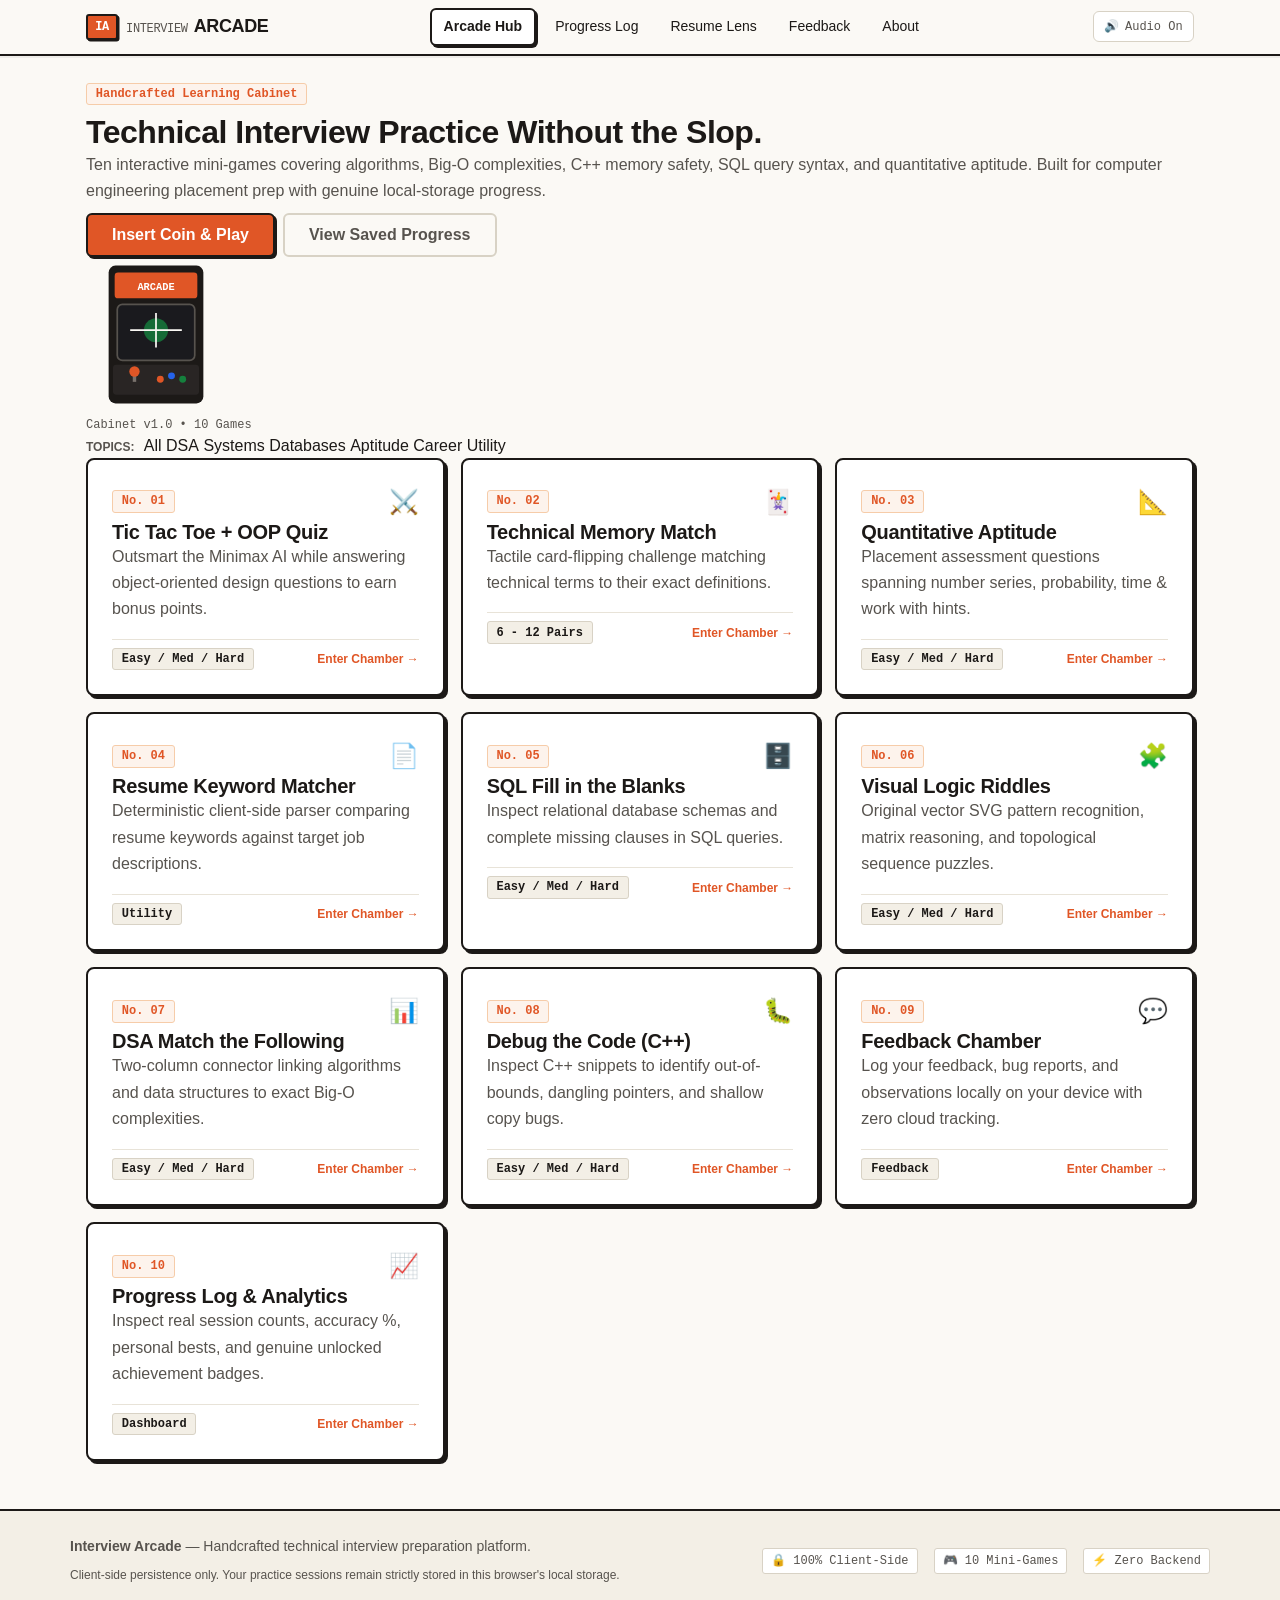
==== index.html @ 3e305c0e "feat: complete Interview Arcade platform with 10 mini-games, authentic difficulty, warm indie arcade" ====
<!DOCTYPE html>
<html lang="en">
<head>
  <meta charset="UTF-8">
  <meta name="viewport" content="width=device-width, initial-scale=1.0">
  <title>Interview Arcade — Handcrafted CS Interview Preparation</title>
  <meta name="description" content="A gamified technical interview preparation platform featuring 10 interactive mini-games covering DSA, SQL, OOP, aptitude, resume readiness, and debugging.">
  
  <!-- Design System Stylesheets -->
  <link rel="stylesheet" href="css/tokens.css">
  <link rel="stylesheet" href="css/base.css">
  <link rel="stylesheet" href="css/layout.css">
  <link rel="stylesheet" href="css/components.css">
  
  <!-- Mini-Game Stylesheets -->
  <link rel="stylesheet" href="css/games/tictactoe.css">
  <link rel="stylesheet" href="css/games/memory.css">
  <link rel="stylesheet" href="css/games/aptitude.css">
  <link rel="stylesheet" href="css/games/resume.css">
  <link rel="stylesheet" href="css/games/sql.css">
  <link rel="stylesheet" href="css/games/riddles.css">
  <link rel="stylesheet" href="css/games/dsa.css">
  <link rel="stylesheet" href="css/games/debugger.css">
  <link rel="stylesheet" href="css/views/dashboard.css">
  <link rel="stylesheet" href="css/views/feedback.css">
</head>
<body>
  <!-- Accessibility Skip Link -->
  <a href="#main-content" class="skip-link">Skip to main arcade area</a>

  <!-- Application Header -->
  <header id="app-header">
    <div class="header-inner">
      <a href="#/" class="brand" aria-label="Interview Arcade Home">
        <span class="brand-badge">IA</span>
        <div class="brand-title">
          <span>INTERVIEW</span>ARCADE
        </div>
      </a>

      <!-- Primary Navigation -->
      <nav class="main-nav" aria-label="Arcade Sections">
        <a href="#/" class="nav-link">Arcade Hub</a>
        <a href="#/dashboard" class="nav-link">Progress Log</a>
        <a href="#/resume" class="nav-link">Resume Lens</a>
        <a href="#/feedback" class="nav-link">Feedback</a>
        <a href="#/about" class="nav-link">About</a>
      </nav>

      <!-- Utility Controls -->
      <div class="header-actions">
        <button id="sound-toggle-btn" class="audio-toggle" type="button" aria-label="Toggle Sound Effects" title="Toggle tactile arcade bleeps">
          <span id="sound-icon" aria-hidden="true">🔊</span>
          <span id="sound-label">Audio On</span>
        </button>
      </div>
    </div>
  </header>

  <!-- Dynamic Viewport Area -->
  <main id="main-content" tabindex="-1">
    <div id="app-view"></div>
  </main>

  <!-- Application Footer -->
  <footer id="app-footer">
    <div class="footer-inner">
      <div>
        <p><strong>Interview Arcade</strong> — Handcrafted technical interview preparation platform.</p>
        <p style="font-size: var(--font-size-xs); margin-top: 0.25rem;">
          Client-side persistence only. Your practice sessions remain strictly stored in this browser's local storage.
        </p>
      </div>
      <div class="footer-meta">
        <span class="footer-badge">🔒 100% Client-Side</span>
        <span class="footer-badge">🎮 10 Mini-Games</span>
        <span class="footer-badge">⚡ Zero Backend</span>
      </div>
    </div>
  </footer>

  <!-- Live Announcer / Toast for Accessible Notifications -->
  <div id="app-toast" role="status" aria-live="polite"></div>

  <!-- Main ES Module Entry Point -->
  <script type="module" src="js/app.js"></script>
</body>
</html>
---- css/tokens.css ----
/* ==========================================================================
   Interview Arcade — Design Tokens
   Handcrafted Indie Arcade Aesthetic
   ========================================================================== */

:root {
  /* Surface & Background (Warm Ink & Paper Palette) */
  --color-bg: #FBF9F5;              /* Warm off-white page background */
  --color-bg-subtle: #F3EFE6;       /* Warm neutral panel */
  --color-surface: #FFFFFF;         /* Crisp card surface */
  --color-surface-hover: #FFFDF9;   /* Hovered card */
  --color-surface-active: #F4EFE6;  /* Pressed card state */
  --color-surface-inset: #ECE6D8;   /* Inset container / well */
  --color-surface-code: #1A1A1E;    /* Deep charcoal code box */

  /* Text & Ink */
  --color-ink: #1C1917;             /* Dark near-black charcoal */
  --color-ink-muted: #57534E;       /* Secondary descriptive text */
  --color-ink-faint: #78716C;       /* Tertiary text / captions / hints */
  --color-ink-code: #F3F4F6;        /* Monospace code text */
  --color-ink-inverse: #FFFFFF;     /* White text on dark/accent surfaces */

  /* Borders & Dividers */
  --color-border: #D8D2C5;          /* Subtle structural border */
  --color-border-subtle: #E8E3D8;   /* Light line divider */
  --color-border-bold: #1C1917;     /* High-contrast ink border */

  /* Primary Brand Accent (Arcade Amber / Warm Vermilion) */
  --color-accent: #E05626;          /* Distinctive warm arcade accent */
  --color-accent-hover: #C8461A;    /* Darkened hover accent */
  --color-accent-active: #A93610;   /* Pressed accent */
  --color-accent-surface: #FDF3EC;  /* Light tint surface */
  --color-accent-border: #F6CCA9;   /* Tint border */
  --color-accent-ink: #FFFFFF;      /* Text on accent */

  /* Semantic Feedback States */
  --color-success: #15803D;         /* Success green */
  --color-success-bg: #F0FDF4;      /* Success surface */
  --color-success-border: #86EFAC;  /* Success border */
  --color-error: #B91C1C;           /* Crimson error */
  --color-error-bg: #FEF2F2;        /* Error surface */
  --color-error-border: #FCA5A5;    /* Error border */
  --color-warning: #B45309;         /* Amber warning */
  --color-warning-bg: #FFFBEB;      /* Warning surface */
  --color-warning-border: #FCD34D;  /* Warning border */
  --color-info: #3730A3;            /* Deep indigo info */
  --color-info-bg: #EEF2FF;         /* Info surface */
  --color-info-border: #A5B4FC;     /* Info border */

  /* Difficulty Indicators */
  --diff-easy-bg: #ECFDF5;
  --diff-easy-border: #10B981;
  --diff-easy-text: #065F46;
  --diff-medium-bg: #FFFBEB;
  --diff-medium-border: #F59E0B;
  --diff-medium-text: #92400E;
  --diff-hard-bg: #FEF2F2;
  --diff-hard-border: #EF4444;
  --diff-hard-text: #991B1B;

  /* Typography Scales */
  --font-sans: -apple-system, BlinkMacSystemFont, "Segoe UI", Roboto, "Helvetica Neue", Arial, sans-serif;
  --font-mono: "Cascadia Code", "Fira Code", "JetBrains Mono", Consolas, Menlo, Monaco, monospace;
  
  --font-size-xs: 0.75rem;     /* 12px */
  --font-size-sm: 0.875rem;    /* 14px */
  --font-size-base: 1rem;      /* 16px */
  --font-size-md: 1.125rem;    /* 18px */
  --font-size-lg: 1.25rem;     /* 20px */
  --font-size-xl: 1.5rem;      /* 24px */
  --font-size-2xl: 2rem;       /* 32px */
  --font-size-3xl: 2.5rem;     /* 40px */

  --font-weight-regular: 400;
  --font-weight-medium: 500;
  --font-weight-semibold: 600;
  --font-weight-bold: 700;
  --font-weight-extrabold: 800;

  --line-height-tight: 1.2;
  --line-height-snug: 1.35;
  --line-height-normal: 1.5;
  --line-height-relaxed: 1.65;

  /* Spacing Scale */
  --space-3xs: 0.25rem;   /* 4px */
  --space-2xs: 0.375rem;  /* 6px */
  --space-xs: 0.5rem;     /* 8px */
  --space-sm: 0.75rem;    /* 12px */
  --space-md: 1rem;       /* 16px */
  --space-lg: 1.5rem;     /* 24px */
  --space-xl: 2rem;       /* 32px */
  --space-2xl: 3rem;      /* 48px */
  --space-3xl: 4rem;      /* 64px */

  /* Border Radii */
  --radius-xs: 3px;
  --radius-sm: 6px;
  --radius-md: 8px;
  --radius-lg: 12px;
  --radius-full: 9999px;

  /* Tactile Physical Borders & Shadows (Arcade Cabinet & Card Feel) */
  --border-width-sm: 1px;
  --border-width-md: 2px;
  --border-width-lg: 3px;

  --shadow-tactile-sm: 2px 2px 0px var(--color-ink);
  --shadow-tactile-md: 3px 3px 0px var(--color-ink);
  --shadow-tactile-lg: 5px 5px 0px var(--color-ink);
  --shadow-tactile-accent: 3px 3px 0px var(--color-accent);
  --shadow-inset: inset 2px 2px 4px rgba(28, 25, 23, 0.08);

  /* Focus Rings */
  --focus-ring: 0 0 0 3px rgba(224, 86, 38, 0.45);
  --focus-ring-offset: 2px;

  /* Layout Widths */
  --max-width-content: 1140px;
  --max-width-text: 720px;
  --max-width-game: 960px;

  /* Motion & Transitions */
  --transition-fast: 120ms cubic-bezier(0.4, 0, 0.2, 1);
  --transition-normal: 200ms cubic-bezier(0.4, 0, 0.2, 1);

  /* Z-Index Hierarchy */
  --z-base: 1;
  --z-dropdown: 50;
  --z-nav: 100;
  --z-modal-backdrop: 500;
  --z-modal: 600;
  --z-toast: 1000;
}
---- css/base.css ----
/* ==========================================================================
   Interview Arcade — Base Styles & Reset
   ========================================================================== */

*, *::before, *::after {
  box-sizing: border-box;
  margin: 0;
  padding: 0;
}

html {
  font-size: 16px;
  -webkit-text-size-adjust: 100%;
  scroll-behavior: smooth;
  background-color: var(--color-bg);
  color: var(--color-ink);
}

body {
  min-height: 100vh;
  font-family: var(--font-sans);
  font-size: var(--font-size-base);
  line-height: var(--line-height-normal);
  color: var(--color-ink);
  background-color: var(--color-bg);
  -webkit-font-smoothing: antialiased;
  -moz-osx-font-smoothing: grayscale;
  display: flex;
  flex-direction: column;
}

/* Accessibility Skip Link */
.skip-link {
  position: absolute;
  top: -100px;
  left: var(--space-md);
  background: var(--color-ink);
  color: var(--color-bg);
  padding: var(--space-xs) var(--space-md);
  z-index: 10000;
  font-weight: var(--font-weight-semibold);
  border-radius: var(--radius-xs);
  text-decoration: none;
  transition: top var(--transition-fast);
}

.skip-link:focus {
  top: var(--space-md);
  box-shadow: var(--focus-ring);
}

/* Screen Reader Only Utility */
.sr-only {
  position: absolute;
  width: 1px;
  height: 1px;
  padding: 0;
  margin: -1px;
  overflow: hidden;
  clip: rect(0, 0, 0, 0);
  white-space: nowrap;
  border-width: 0;
}

/* Focus Management */
:focus-visible {
  outline: none;
  box-shadow: var(--focus-ring);
}

/* Typography Elements */
h1, h2, h3, h4, h5, h6 {
  color: var(--color-ink);
  line-height: var(--line-height-tight);
  font-weight: var(--font-weight-bold);
  letter-spacing: -0.015em;
}

h1 { font-size: var(--font-size-2xl); }
h2 { font-size: var(--font-size-xl); }
h3 { font-size: var(--font-size-lg); }
h4 { font-size: var(--font-size-md); font-weight: var(--font-weight-semibold); }

p {
  color: var(--color-ink-muted);
  line-height: var(--line-height-relaxed);
  margin-bottom: var(--space-xs);
}

p:last-child {
  margin-bottom: 0;
}

a {
  color: var(--color-accent);
  text-decoration: underline;
  text-underline-offset: 3px;
  transition: color var(--transition-fast);
}

a:hover {
  color: var(--color-accent-hover);
}

code, pre, kbd, samp {
  font-family: var(--font-mono);
  font-size: 0.9em;
}

code {
  background-color: var(--color-bg-subtle);
  color: var(--color-ink);
  padding: 0.15em 0.4em;
  border-radius: var(--radius-xs);
  border: var(--border-width-sm) solid var(--color-border);
}

pre {
  background-color: var(--color-surface-code);
  color: var(--color-ink-code);
  padding: var(--space-md);
  border-radius: var(--radius-sm);
  border: var(--border-width-md) solid var(--color-ink);
  overflow-x: auto;
  line-height: var(--line-height-normal);
}

pre code {
  background: transparent;
  color: inherit;
  padding: 0;
  border: none;
  font-size: 0.9em;
}

hr {
  border: none;
  border-top: var(--border-width-sm) solid var(--color-border-subtle);
  margin: var(--space-lg) 0;
}

img, svg {
  display: block;
  max-width: 100%;
  height: auto;
}

/* Form element resets */
button, input, select, textarea {
  font: inherit;
  color: inherit;
}

button {
  cursor: pointer;
  background: none;
  border: none;
}

/* Reduced Motion preferences */
@media (prefers-reduced-motion: reduce) {
  *, *::before, *::after {
    animation-duration: 0.01ms !important;
    animation-iteration-count: 1 !important;
    transition-duration: 0.01ms !important;
    scroll-behavior: auto !important;
  }
}
---- css/layout.css ----
/* ==========================================================================
   Interview Arcade — Layout Styles
   ========================================================================== */

/* App Shell Structure */
#app-header {
  position: sticky;
  top: 0;
  z-index: var(--z-nav);
  background-color: var(--color-bg);
  border-bottom: var(--border-width-md) solid var(--color-ink);
  box-shadow: 0 2px 0px rgba(28, 25, 23, 0.05);
}

.header-inner {
  max-width: var(--max-width-content);
  margin: 0 auto;
  padding: var(--space-xs) var(--space-md);
  display: flex;
  align-items: center;
  justify-content: space-between;
  gap: var(--space-md);
}

/* Brand Logo */
.brand {
  display: flex;
  align-items: center;
  gap: var(--space-xs);
  text-decoration: none;
  color: var(--color-ink);
  font-weight: var(--font-weight-bold);
  font-size: var(--font-size-md);
  letter-spacing: -0.02em;
}

.brand:hover {
  text-decoration: none;
  color: var(--color-ink);
}

.brand-badge {
  display: inline-flex;
  align-items: center;
  justify-content: center;
  background-color: var(--color-accent);
  color: #FFFFFF;
  font-family: var(--font-mono);
  font-size: var(--font-size-xs);
  font-weight: var(--font-weight-bold);
  padding: 0.15rem 0.45rem;
  border-radius: var(--radius-xs);
  border: var(--border-width-md) solid var(--color-ink);
  box-shadow: 1.5px 1.5px 0px var(--color-ink);
}

.brand-title {
  display: flex;
  align-items: baseline;
  gap: var(--space-2xs);
}

.brand-title span {
  font-family: var(--font-mono);
  font-size: var(--font-size-xs);
  color: var(--color-ink-muted);
  font-weight: var(--font-weight-regular);
}

/* Main Navigation */
.main-nav {
  display: flex;
  align-items: center;
  gap: var(--space-2xs);
}

.nav-link {
  display: inline-flex;
  align-items: center;
  gap: var(--space-2xs);
  padding: 0.4rem 0.75rem;
  font-size: var(--font-size-sm);
  font-weight: var(--font-weight-medium);
  color: var(--color-ink);
  text-decoration: none;
  border-radius: var(--radius-sm);
  border: var(--border-width-sm) solid transparent;
  transition: all var(--transition-fast);
}

.nav-link:hover {
  background-color: var(--color-bg-subtle);
  border-color: var(--color-border);
  text-decoration: none;
}

.nav-link.active {
  background-color: var(--color-surface);
  border: var(--border-width-md) solid var(--color-ink);
  box-shadow: 2px 2px 0px var(--color-ink);
  font-weight: var(--font-weight-bold);
}

/* Header Utilities */
.header-actions {
  display: flex;
  align-items: center;
  gap: var(--space-xs);
}

/* Main Viewport Container */
#main-content {
  flex: 1;
  width: 100%;
}

.content-container {
  max-width: var(--max-width-content);
  margin: 0 auto;
  padding: var(--space-lg) var(--space-md) var(--space-2xl);
}

/* App Footer */
#app-footer {
  border-top: var(--border-width-md) solid var(--color-ink);
  background-color: var(--color-bg-subtle);
  padding: var(--space-lg) var(--space-md);
  margin-top: auto;
}

.footer-inner {
  max-width: var(--max-width-content);
  margin: 0 auto;
  display: flex;
  flex-direction: column;
  gap: var(--space-md);
  font-size: var(--font-size-sm);
  color: var(--color-ink-muted);
}

@media (min-width: 768px) {
  .footer-inner {
    flex-direction: row;
    justify-content: space-between;
    align-items: center;
  }
}

.footer-meta {
  display: flex;
  align-items: center;
  gap: var(--space-md);
  flex-wrap: wrap;
}

.footer-badge {
  display: inline-flex;
  align-items: center;
  gap: 0.35rem;
  font-family: var(--font-mono);
  font-size: var(--font-size-xs);
  padding: 0.2rem 0.5rem;
  background-color: var(--color-surface);
  border: var(--border-width-sm) solid var(--color-border);
  border-radius: var(--radius-xs);
}

/* Game Frame Layout */
.game-frame {
  max-width: var(--max-width-game);
  margin: 0 auto;
  display: flex;
  flex-direction: column;
  gap: var(--space-md);
}

.game-header-bar {
  display: flex;
  flex-wrap: wrap;
  align-items: center;
  justify-content: space-between;
  gap: var(--space-md);
  padding: var(--space-md);
  background-color: var(--color-surface);
  border: var(--border-width-md) solid var(--color-ink);
  box-shadow: var(--shadow-tactile-md);
  border-radius: var(--radius-md);
}

.game-title-group h2 {
  font-size: var(--font-size-lg);
  display: flex;
  align-items: center;
  gap: var(--space-xs);
}

.game-controls-bar {
  display: flex;
  align-items: center;
  gap: var(--space-xs);
  flex-wrap: wrap;
}

/* Responsive Grid Patterns */
.grid-cards {
  display: grid;
  grid-template-columns: 1fr;
  gap: var(--space-md);
}

@media (min-width: 640px) {
  .grid-cards {
    grid-template-columns: repeat(2, 1fr);
  }
}

@media (min-width: 1024px) {
  .grid-cards {
    grid-template-columns: repeat(3, 1fr);
  }
}
---- css/components.css ----
/* ==========================================================================
   Interview Arcade — Reusable Components
   Handcrafted tactile indie arcade aesthetic
   ========================================================================== */

/* 1. Tactile Buttons */
.btn {
  display: inline-flex;
  align-items: center;
  justify-content: center;
  gap: var(--space-xs);
  padding: 0.55rem 1.15rem;
  font-family: var(--font-sans);
  font-size: var(--font-size-sm);
  font-weight: var(--font-weight-semibold);
  line-height: 1;
  text-decoration: none;
  border-radius: var(--radius-sm);
  border: var(--border-width-md) solid var(--color-ink);
  background-color: var(--color-surface);
  color: var(--color-ink);
  box-shadow: var(--shadow-tactile-sm);
  transition: transform var(--transition-fast), box-shadow var(--transition-fast), background-color var(--transition-fast);
  user-select: none;
  cursor: pointer;
}

.btn:hover {
  text-decoration: none;
  color: var(--color-ink);
  background-color: var(--color-surface-hover);
  transform: translate(-1px, -1px);
  box-shadow: var(--shadow-tactile-md);
}

.btn:active {
  transform: translate(2px, 2px);
  box-shadow: 0px 0px 0px var(--color-ink);
  background-color: var(--color-surface-active);
}

.btn:disabled, .btn[aria-disabled="true"] {
  opacity: 0.55;
  cursor: not-allowed;
  transform: none !important;
  box-shadow: var(--shadow-tactile-sm) !important;
  pointer-events: none;
}

/* Primary Button (Arcade Vermilion) */
.btn-primary {
  background-color: var(--color-accent);
  color: #FFFFFF;
}

.btn-primary:hover {
  background-color: var(--color-accent-hover);
  color: #FFFFFF;
}

.btn-primary:active {
  background-color: var(--color-accent-active);
}

/* Subtle / Ghost Button */
.btn-subtle {
  background-color: transparent;
  border-color: var(--color-border);
  box-shadow: none;
  color: var(--color-ink-muted);
}

.btn-subtle:hover {
  background-color: var(--color-bg-subtle);
  border-color: var(--color-ink);
  color: var(--color-ink);
  box-shadow: var(--shadow-tactile-sm);
}

.btn-danger {
  background-color: var(--color-error);
  color: #FFFFFF;
}

.btn-danger:hover {
  background-color: #991B1B;
  color: #FFFFFF;
}

/* Button Sizing */
.btn-sm {
  padding: 0.35rem 0.65rem;
  font-size: var(--font-size-xs);
}

.btn-lg {
  padding: 0.75rem 1.5rem;
  font-size: var(--font-size-base);
}

/* 2. Distinctive Badges & Tags */
.badge {
  display: inline-flex;
  align-items: center;
  gap: 0.3rem;
  padding: 0.2rem 0.55rem;
  font-family: var(--font-mono);
  font-size: var(--font-size-xs);
  font-weight: var(--font-weight-semibold);
  border-radius: var(--radius-xs);
  border: var(--border-width-sm) solid var(--color-border);
  background-color: var(--color-bg-subtle);
  color: var(--color-ink);
  line-height: 1.2;
}

.badge-accent {
  background-color: var(--color-accent-surface);
  border-color: var(--color-accent-border);
  color: var(--color-accent);
}

/* Real Difficulty Chips */
.badge-easy {
  background-color: var(--diff-easy-bg);
  border-color: var(--diff-easy-border);
  color: var(--diff-easy-text);
}

.badge-medium {
  background-color: var(--diff-medium-bg);
  border-color: var(--diff-medium-border);
  color: var(--diff-medium-text);
}

.badge-hard {
  background-color: var(--diff-hard-bg);
  border-color: var(--diff-hard-border);
  color: var(--diff-hard-text);
}

/* 3. Difficulty Selector Component */
.difficulty-selector {
  display: inline-flex;
  align-items: center;
  background-color: var(--color-surface-inset);
  padding: 3px;
  border-radius: var(--radius-sm);
  border: var(--border-width-sm) solid var(--color-border);
  gap: 2px;
}

.diff-btn {
  padding: 0.25rem 0.65rem;
  font-family: var(--font-mono);
  font-size: var(--font-size-xs);
  font-weight: var(--font-weight-medium);
  border-radius: var(--radius-xs);
  border: 1px solid transparent;
  color: var(--color-ink-muted);
  cursor: pointer;
  transition: all var(--transition-fast);
}

.diff-btn:hover {
  color: var(--color-ink);
}

.diff-btn.active {
  background-color: var(--color-surface);
  color: var(--color-ink);
  font-weight: var(--font-weight-bold);
  border-color: var(--color-ink);
  box-shadow: 1px 1px 0px var(--color-ink);
}

/* 4. Tactile Card Surfaces */
.card {
  background-color: var(--color-surface);
  border: var(--border-width-md) solid var(--color-ink);
  border-radius: var(--radius-md);
  box-shadow: var(--shadow-tactile-md);
  padding: var(--space-lg);
  display: flex;
  flex-direction: column;
  position: relative;
}

.card-interactive {
  cursor: pointer;
  text-decoration: none;
  transition: transform var(--transition-fast), box-shadow var(--transition-fast);
}

.card-interactive:hover {
  text-decoration: none;
  transform: translate(-2px, -2px);
  box-shadow: var(--shadow-tactile-lg);
}

.card-interactive:active {
  transform: translate(2px, 2px);
  box-shadow: 1px 1px 0px var(--color-ink);
}

/* 5. Stat Tiles */
.stat-tile {
  background-color: var(--color-surface);
  border: var(--border-width-md) solid var(--color-ink);
  border-radius: var(--radius-sm);
  padding: var(--space-md);
  box-shadow: var(--shadow-tactile-sm);
  display: flex;
  flex-direction: column;
  gap: var(--space-3xs);
}

.stat-value {
  font-family: var(--font-mono);
  font-size: var(--font-size-xl);
  font-weight: var(--font-weight-bold);
  color: var(--color-ink);
  line-height: 1;
}

.stat-label {
  font-size: var(--font-size-xs);
  font-weight: var(--font-weight-medium);
  color: var(--color-ink-muted);
  text-transform: uppercase;
  letter-spacing: 0.05em;
}

/* 6. Honest Notification & Notice Boxes */
.notice-box {
  padding: var(--space-md);
  border-radius: var(--radius-sm);
  border: var(--border-width-md) solid var(--color-ink);
  background-color: var(--color-bg-subtle);
  display: flex;
  gap: var(--space-sm);
  align-items: flex-start;
  margin-bottom: var(--space-md);
}

.notice-box.notice-info {
  background-color: var(--color-info-bg);
  border-color: var(--color-info);
  color: var(--color-info);
}

.notice-box.notice-warning {
  background-color: var(--color-warning-bg);
  border-color: var(--color-warning);
  color: var(--color-warning);
}

.notice-box.notice-success {
  background-color: var(--color-success-bg);
  border-color: var(--color-success);
  color: var(--color-success);
}

/* 7. Modal System */
.modal-backdrop {
  position: fixed;
  inset: 0;
  background-color: rgba(28, 25, 23, 0.6);
  display: flex;
  align-items: center;
  justify-content: center;
  padding: var(--space-md);
  z-index: var(--z-modal-backdrop);
  opacity: 0;
  pointer-events: none;
  transition: opacity var(--transition-normal);
}

.modal-backdrop.active {
  opacity: 1;
  pointer-events: auto;
}

.modal-dialog {
  background-color: var(--color-surface);
  border: var(--border-width-lg) solid var(--color-ink);
  border-radius: var(--radius-lg);
  box-shadow: 8px 8px 0px var(--color-ink);
  width: 100%;
  max-width: 560px;
  max-height: 90vh;
  display: flex;
  flex-direction: column;
  overflow: hidden;
  transform: translateY(16px);
  transition: transform var(--transition-normal);
}

.modal-backdrop.active .modal-dialog {
  transform: translateY(0);
}

.modal-header {
  padding: var(--space-md) var(--space-lg);
  border-bottom: var(--border-width-md) solid var(--color-ink);
  display: flex;
  align-items: center;
  justify-content: space-between;
  background-color: var(--color-bg-subtle);
}

.modal-body {
  padding: var(--space-lg);
  overflow-y: auto;
}

.modal-footer {
  padding: var(--space-md) var(--space-lg);
  border-top: var(--border-width-sm) solid var(--color-border);
  display: flex;
  justify-content: flex-end;
  gap: var(--space-xs);
  background-color: var(--color-bg-subtle);
}

/* 8. Audio Toggle Button */
.audio-toggle {
  display: inline-flex;
  align-items: center;
  gap: 0.35rem;
  padding: 0.35rem 0.65rem;
  font-family: var(--font-mono);
  font-size: var(--font-size-xs);
  border-radius: var(--radius-sm);
  border: var(--border-width-sm) solid var(--color-border);
  background-color: var(--color-surface);
  color: var(--color-ink-muted);
  cursor: pointer;
}

.audio-toggle:hover {
  border-color: var(--color-ink);
  color: var(--color-ink);
}

.audio-toggle.muted {
  opacity: 0.7;
}

/* 9. Live Region Toast */
#app-toast {
  position: fixed;
  bottom: var(--space-lg);
  right: var(--space-lg);
  z-index: var(--z-toast);
  background-color: var(--color-ink);
  color: #FFFFFF;
  padding: var(--space-sm) var(--space-md);
  border-radius: var(--radius-sm);
  font-size: var(--font-size-sm);
  font-weight: var(--font-weight-medium);
  box-shadow: 0 4px 12px rgba(0, 0, 0, 0.2);
  display: flex;
  align-items: center;
  gap: var(--space-xs);
  transform: translateY(100px);
  opacity: 0;
  transition: transform var(--transition-normal), opacity var(--transition-normal);
  pointer-events: none;
}

#app-toast.visible {
  transform: translateY(0);
  opacity: 1;
}
---- css/games/tictactoe.css ----
/* ==========================================================================
   Interview Arcade — Game 1: Tic Tac Toe + OOP Quiz
   ========================================================================== */

.ttt-wrapper {
  display: flex;
  flex-direction: column;
  gap: var(--space-lg);
}

.ttt-grid-container {
  display: flex;
  flex-direction: column;
  align-items: center;
  gap: var(--space-md);
}

.ttt-board {
  display: grid;
  grid-template-columns: repeat(3, 90px);
  grid-template-rows: repeat(3, 90px);
  gap: 8px;
  background-color: var(--color-ink);
  padding: 8px;
  border-radius: var(--radius-md);
  border: var(--border-width-md) solid var(--color-ink);
  box-shadow: var(--shadow-tactile-lg);
}

@media (min-width: 480px) {
  .ttt-board {
    grid-template-columns: repeat(3, 110px);
    grid-template-rows: repeat(3, 110px);
    gap: 10px;
    padding: 10px;
  }
}

.ttt-cell {
  background-color: var(--color-surface);
  border-radius: var(--radius-sm);
  display: flex;
  align-items: center;
  justify-content: center;
  font-family: var(--font-mono);
  font-size: 2.5rem;
  font-weight: var(--font-weight-extrabold);
  color: var(--color-ink);
  cursor: pointer;
  border: none;
  transition: background-color var(--transition-fast), transform var(--transition-fast);
  user-select: none;
}

.ttt-cell:hover:not(:disabled) {
  background-color: var(--color-surface-hover);
  transform: scale(0.98);
}

.ttt-cell.cell-x {
  color: var(--color-accent);
}

.ttt-cell.cell-o {
  color: #2563EB;
}

.ttt-cell.cell-win {
  background-color: var(--color-success-bg);
  border: 2px solid var(--color-success);
}

.ttt-status-card {
  background-color: var(--color-surface);
  border: var(--border-width-md) solid var(--color-ink);
  border-radius: var(--radius-sm);
  padding: var(--space-sm) var(--space-md);
  display: flex;
  align-items: center;
  gap: var(--space-md);
  box-shadow: var(--shadow-tactile-sm);
}

/* Integrated OOP Quiz Drawer / Modal in Tic Tac Toe */
.ttt-quiz-card {
  background-color: var(--color-surface);
  border: var(--border-width-md) solid var(--color-ink);
  border-radius: var(--radius-md);
  box-shadow: var(--shadow-tactile-md);
  padding: var(--space-lg);
  margin-top: var(--space-md);
}

.quiz-option-btn {
  display: block;
  width: 100%;
  text-align: left;
  padding: var(--space-sm) var(--space-md);
  margin-bottom: var(--space-xs);
  border: var(--border-width-sm) solid var(--color-border);
  border-radius: var(--radius-sm);
  background-color: var(--color-bg-subtle);
  transition: all var(--transition-fast);
  cursor: pointer;
  font-size: var(--font-size-sm);
}

.quiz-option-btn:hover:not(:disabled) {
  border-color: var(--color-ink);
  background-color: var(--color-surface);
  transform: translateX(3px);
}

.quiz-option-btn.selected-correct {
  background-color: var(--color-success-bg);
  border-color: var(--color-success);
  color: var(--color-success);
  font-weight: var(--font-weight-bold);
}

.quiz-option-btn.selected-wrong {
  background-color: var(--color-error-bg);
  border-color: var(--color-error);
  color: var(--color-error);
}
---- css/games/memory.css ----
/* ==========================================================================
   Interview Arcade — Game 2: Technical Memory Match
   Tactile 3D card flipping with keyboard & touch accessibility
   ========================================================================== */

.memory-grid {
  display: grid;
  grid-template-columns: repeat(2, 1fr);
  gap: var(--space-sm);
  max-width: 800px;
  margin: var(--space-md) auto;
  perspective: 1000px;
}

@media (min-width: 480px) {
  .memory-grid.grid-easy {
    grid-template-columns: repeat(3, 1fr);
  }
  .memory-grid.grid-medium {
    grid-template-columns: repeat(4, 1fr);
  }
  .memory-grid.grid-hard {
    grid-template-columns: repeat(4, 1fr);
  }
}

@media (min-width: 768px) {
  .memory-grid.grid-hard {
    grid-template-columns: repeat(6, 1fr);
  }
}

.memory-card {
  position: relative;
  min-height: 110px;
  background: transparent;
  border: none;
  cursor: pointer;
  transform-style: preserve-3d;
  transition: transform 0.4s cubic-bezier(0.4, 0, 0.2, 1);
  padding: 0;
  user-select: none;
}

.memory-card.flipped, .memory-card.matched {
  transform: rotateY(180deg);
}

.card-face {
  position: absolute;
  inset: 0;
  backface-visibility: hidden;
  border-radius: var(--radius-sm);
  border: var(--border-width-md) solid var(--color-ink);
  display: flex;
  align-items: center;
  justify-content: center;
  padding: var(--space-xs);
  text-align: center;
}

/* Card Back (Unflipped State) */
.card-back {
  background-color: var(--color-bg-subtle);
  box-shadow: var(--shadow-tactile-sm);
  background-image: repeating-linear-gradient(45deg, transparent, transparent 10px, rgba(28, 25, 23, 0.03) 10px, rgba(28, 25, 23, 0.03) 20px);
}

.card-back::after {
  content: "IA";
  font-family: var(--font-mono);
  font-weight: var(--font-weight-bold);
  font-size: var(--font-size-lg);
  color: var(--color-border);
}

/* Card Front (Revealed Content) */
.card-front {
  background-color: var(--color-surface);
  box-shadow: var(--shadow-tactile-sm);
  transform: rotateY(180deg);
  display: flex;
  flex-direction: column;
  justify-content: center;
}

.card-type-tag {
  font-family: var(--font-mono);
  font-size: 0.65rem;
  color: var(--color-ink-faint);
  margin-bottom: 2px;
  text-transform: uppercase;
}

.card-text {
  font-size: var(--font-size-xs);
  font-weight: var(--font-weight-medium);
  line-height: var(--line-height-snug);
  color: var(--color-ink);
}

.memory-card.matched .card-front {
  background-color: var(--color-success-bg);
  border-color: var(--color-success);
}
---- css/games/aptitude.css ----
/* ==========================================================================
   Interview Arcade — Game 3: Aptitude Quiz
   ========================================================================== */

.aptitude-card {
  background-color: var(--color-surface);
  border: var(--border-width-md) solid var(--color-ink);
  border-radius: var(--radius-md);
  box-shadow: var(--shadow-tactile-md);
  padding: var(--space-xl);
  display: flex;
  flex-direction: column;
  gap: var(--space-md);
}

.apt-question-header {
  display: flex;
  justify-content: space-between;
  align-items: center;
  gap: var(--space-xs);
  flex-wrap: wrap;
}

.apt-question-text {
  font-size: var(--font-size-md);
  font-weight: var(--font-weight-semibold);
  line-height: var(--line-height-snug);
  color: var(--color-ink);
}

.apt-options-grid {
  display: grid;
  grid-template-columns: 1fr;
  gap: var(--space-xs);
}

@media (min-width: 600px) {
  .apt-options-grid {
    grid-template-columns: 1fr 1fr;
  }
}

.apt-option-btn {
  display: flex;
  align-items: center;
  gap: var(--space-xs);
  padding: var(--space-md);
  background-color: var(--color-bg-subtle);
  border: var(--border-width-md) solid var(--color-ink);
  border-radius: var(--radius-sm);
  font-size: var(--font-size-sm);
  font-weight: var(--font-weight-medium);
  cursor: pointer;
  box-shadow: 2px 2px 0px var(--color-ink);
  transition: transform var(--transition-fast), background-color var(--transition-fast);
  text-align: left;
}

.apt-option-btn:hover:not(:disabled) {
  background-color: var(--color-surface);
  transform: translate(-1px, -1px);
}

.apt-option-btn.correct {
  background-color: var(--color-success-bg);
  border-color: var(--color-success);
  color: var(--color-success);
}

.apt-option-btn.wrong {
  background-color: var(--color-error-bg);
  border-color: var(--color-error);
  color: var(--color-error);
}

.apt-hint-box {
  background-color: var(--color-warning-bg);
  border: var(--border-width-sm) solid var(--color-warning-border);
  padding: var(--space-sm) var(--space-md);
  border-radius: var(--radius-xs);
  font-size: var(--font-size-xs);
  color: var(--color-warning);
}
---- css/games/resume.css ----
/* ==========================================================================
   Interview Arcade — Game 4: Resume Keyword Matcher
   ========================================================================== */

.resume-inputs-grid {
  display: grid;
  grid-template-columns: 1fr;
  gap: var(--space-md);
}

@media (min-width: 768px) {
  .resume-inputs-grid {
    grid-template-columns: 1fr 1fr;
  }
}

.resume-textarea-group {
  display: flex;
  flex-direction: column;
  gap: var(--space-xs);
}

.resume-textarea {
  width: 100%;
  height: 240px;
  padding: var(--space-sm);
  font-family: var(--font-mono);
  font-size: var(--font-size-xs);
  line-height: var(--line-height-normal);
  color: var(--color-ink);
  background-color: var(--color-surface);
  border: var(--border-width-md) solid var(--color-ink);
  border-radius: var(--radius-sm);
  resize: vertical;
  box-shadow: var(--shadow-inset);
}

.resume-textarea:focus {
  outline: none;
  border-color: var(--color-accent);
  box-shadow: var(--focus-ring);
}

.match-pills-wrap {
  display: flex;
  flex-wrap: wrap;
  gap: var(--space-2xs);
  margin-top: var(--space-xs);
}

.skill-pill {
  display: inline-flex;
  align-items: center;
  gap: 4px;
  padding: 0.25rem 0.55rem;
  border-radius: var(--radius-xs);
  font-family: var(--font-mono);
  font-size: var(--font-size-xs);
  font-weight: var(--font-weight-medium);
  border: 1px solid var(--color-border);
}

.skill-pill.pill-matched {
  background-color: var(--color-success-bg);
  border-color: var(--color-success-border);
  color: var(--color-success);
}

.skill-pill.pill-missing {
  background-color: var(--color-error-bg);
  border-color: var(--color-error-border);
  color: var(--color-error);
}

.skill-pill.pill-verb {
  background-color: var(--color-info-bg);
  border-color: var(--color-info-border);
  color: var(--color-info);
}
---- css/games/sql.css ----
/* ==========================================================================
   Interview Arcade — Game 5: SQL Fill in the Blanks
   ========================================================================== */

.sql-schema-table-wrap {
  overflow-x: auto;
  margin-bottom: var(--space-md);
  border: var(--border-width-md) solid var(--color-ink);
  border-radius: var(--radius-sm);
  background-color: var(--color-surface);
  box-shadow: var(--shadow-tactile-sm);
}

.sql-schema-table {
  width: 100%;
  border-collapse: collapse;
  font-family: var(--font-mono);
  font-size: var(--font-size-xs);
  text-align: left;
}

.sql-schema-table th, .sql-schema-table td {
  padding: 0.5rem 0.75rem;
  border-bottom: 1px solid var(--color-border);
}

.sql-schema-table th {
  background-color: var(--color-bg-subtle);
  font-weight: var(--font-weight-bold);
  border-bottom: var(--border-width-md) solid var(--color-ink);
}

.sql-query-display {
  background-color: var(--color-surface-code);
  color: var(--color-ink-code);
  font-family: var(--font-mono);
  font-size: var(--font-size-md);
  padding: var(--space-lg);
  border-radius: var(--radius-sm);
  border: var(--border-width-md) solid var(--color-ink);
  margin-bottom: var(--space-md);
  line-height: var(--line-height-relaxed);
  word-break: break-word;
}

.sql-blank-slot {
  display: inline-block;
  min-width: 100px;
  background-color: #2D2D35;
  border-bottom: 2px dashed var(--color-accent);
  padding: 2px 8px;
  color: #FCD34D;
  font-weight: bold;
}

.sql-input-field {
  padding: 0.55rem 0.85rem;
  font-family: var(--font-mono);
  font-size: var(--font-size-base);
  border: var(--border-width-md) solid var(--color-ink);
  border-radius: var(--radius-sm);
  background-color: var(--color-surface);
  color: var(--color-ink);
  box-shadow: 2px 2px 0px var(--color-ink);
}

.sql-token-pill {
  font-family: var(--font-mono);
  font-size: var(--font-size-xs);
  padding: 0.35rem 0.65rem;
  background-color: var(--color-surface);
  border: var(--border-width-sm) solid var(--color-border);
  border-radius: var(--radius-xs);
  cursor: pointer;
  transition: all var(--transition-fast);
}

.sql-token-pill:hover {
  border-color: var(--color-ink);
  background-color: var(--color-accent-surface);
  color: var(--color-accent);
}
---- css/games/riddles.css ----
/* ==========================================================================
   Interview Arcade — Game 6: Visual Logic Riddles
   ========================================================================== */

.riddle-card {
  background-color: var(--color-surface);
  border: var(--border-width-md) solid var(--color-ink);
  border-radius: var(--radius-md);
  box-shadow: var(--shadow-tactile-md);
  padding: var(--space-xl);
  display: flex;
  flex-direction: column;
  gap: var(--space-md);
}

.riddle-svg-container {
  background-color: var(--color-surface);
  border: var(--border-width-md) solid var(--color-ink);
  border-radius: var(--radius-sm);
  padding: var(--space-md);
  display: flex;
  justify-content: center;
  align-items: center;
  box-shadow: var(--shadow-inset);
  overflow-x: auto;
}

.riddle-options-list {
  display: flex;
  flex-direction: column;
  gap: var(--space-xs);
}

.riddle-option-btn {
  display: flex;
  align-items: center;
  gap: var(--space-sm);
  padding: var(--space-md);
  background-color: var(--color-bg-subtle);
  border: var(--border-width-sm) solid var(--color-border);
  border-radius: var(--radius-sm);
  cursor: pointer;
  text-align: left;
  font-size: var(--font-size-sm);
  transition: all var(--transition-fast);
}

.riddle-option-btn:hover:not(:disabled) {
  border-color: var(--color-ink);
  background-color: var(--color-surface);
  transform: translateX(4px);
}

.riddle-option-btn.selected-correct {
  background-color: var(--color-success-bg);
  border-color: var(--color-success);
  color: var(--color-success);
  font-weight: bold;
}

.riddle-option-btn.selected-wrong {
  background-color: var(--color-error-bg);
  border-color: var(--color-error);
  color: var(--color-error);
}
---- css/games/dsa.css ----
/* ==========================================================================
   Interview Arcade — Game 7: DSA Match the Following
   ========================================================================== */

.dsa-columns-wrap {
  display: grid;
  grid-template-columns: 1fr;
  gap: var(--space-md);
  margin-top: var(--space-md);
}

@media (min-width: 640px) {
  .dsa-columns-wrap {
    grid-template-columns: 1fr 1fr;
  }
}

.dsa-column {
  display: flex;
  flex-direction: column;
  gap: var(--space-xs);
}

.dsa-match-card {
  padding: var(--space-md);
  background-color: var(--color-surface);
  border: var(--border-width-md) solid var(--color-ink);
  border-radius: var(--radius-sm);
  box-shadow: 2px 2px 0px var(--color-ink);
  cursor: pointer;
  text-align: left;
  transition: transform var(--transition-fast), background-color var(--transition-fast);
  display: flex;
  align-items: center;
  justify-content: space-between;
  gap: var(--space-xs);
}

.dsa-match-card:hover:not(:disabled) {
  background-color: var(--color-surface-hover);
  transform: translateX(2px);
}

.dsa-match-card.active-selected {
  background-color: var(--color-accent-surface);
  border-color: var(--color-accent);
  box-shadow: 2px 2px 0px var(--color-accent);
}

.dsa-match-card.paired {
  border-style: dashed;
  opacity: 0.85;
}

.dsa-match-card.paired-correct {
  background-color: var(--color-success-bg);
  border-color: var(--color-success);
  border-style: solid;
}

.dsa-match-card.paired-wrong {
  background-color: var(--color-error-bg);
  border-color: var(--color-error);
  border-style: solid;
}
---- css/games/debugger.css ----
/* ==========================================================================
   Interview Arcade — Game 8: Debug the Code (C++)
   ========================================================================== */

.code-viewer-container {
  background-color: var(--color-surface-code);
  border: var(--border-width-md) solid var(--color-ink);
  border-radius: var(--radius-sm);
  padding: var(--space-md);
  margin-bottom: var(--space-md);
  box-shadow: var(--shadow-tactile-sm);
  overflow-x: auto;
}

.code-block-mono {
  font-family: var(--font-mono);
  font-size: var(--font-size-sm);
  line-height: 1.6;
  color: var(--color-ink-code);
  white-space: pre;
}

.code-line-highlight {
  background-color: rgba(224, 86, 38, 0.2);
  border-left: 3px solid var(--color-accent);
  display: block;
  margin: 0 -0.5rem;
  padding: 0 0.5rem;
}

.fix-snippet-box {
  background-color: #121814;
  border: 1px solid var(--color-success);
  border-radius: var(--radius-xs);
  padding: var(--space-sm);
  font-family: var(--font-mono);
  font-size: var(--font-size-xs);
  color: #86EFAC;
  white-space: pre-wrap;
  margin-top: var(--space-xs);
}
---- css/views/dashboard.css ----
/* ==========================================================================
   Interview Arcade — Game 10: Progress Dashboard
   ========================================================================== */

.dashboard-hero-banner {
  background-color: var(--color-surface);
  border: var(--border-width-md) solid var(--color-ink);
  border-radius: var(--radius-md);
  box-shadow: var(--shadow-tactile-md);
  padding: var(--space-xl);
  margin-bottom: var(--space-lg);
}

.achievements-grid {
  display: grid;
  grid-template-columns: 1fr;
  gap: var(--space-sm);
}

@media (min-width: 640px) {
  .achievements-grid {
    grid-template-columns: repeat(2, 1fr);
  }
}

@media (min-width: 992px) {
  .achievements-grid {
    grid-template-columns: repeat(3, 1fr);
  }
}

.achievement-card {
  padding: var(--space-md);
  border-radius: var(--radius-sm);
  border: var(--border-width-md) solid var(--color-ink);
  background-color: var(--color-surface);
  box-shadow: var(--shadow-tactile-sm);
  display: flex;
  gap: var(--space-sm);
  align-items: flex-start;
  transition: transform var(--transition-fast);
}

.achievement-card.locked {
  background-color: var(--color-bg-subtle);
  border-color: var(--color-border);
  opacity: 0.65;
  box-shadow: none;
}

.achievement-icon {
  font-size: 2rem;
  line-height: 1;
}

.activity-table-wrap {
  overflow-x: auto;
  border: var(--border-width-md) solid var(--color-ink);
  border-radius: var(--radius-sm);
  background-color: var(--color-surface);
  box-shadow: var(--shadow-tactile-sm);
}

.activity-table {
  width: 100%;
  border-collapse: collapse;
  font-size: var(--font-size-sm);
  text-align: left;
}

.activity-table th, .activity-table td {
  padding: 0.65rem 0.85rem;
  border-bottom: 1px solid var(--color-border);
}

.activity-table th {
  background-color: var(--color-bg-subtle);
  font-family: var(--font-mono);
  font-size: var(--font-size-xs);
  text-transform: uppercase;
}
---- css/views/feedback.css ----
/* ==========================================================================
   Interview Arcade — Game 9: Feedback System
   ========================================================================== */

.feedback-form {
  display: flex;
  flex-direction: column;
  gap: var(--space-md);
  background-color: var(--color-surface);
  border: var(--border-width-md) solid var(--color-ink);
  border-radius: var(--radius-md);
  padding: var(--space-xl);
  box-shadow: var(--shadow-tactile-md);
}

.rating-stars {
  display: flex;
  gap: var(--space-xs);
}

.star-btn {
  font-size: 1.75rem;
  background: none;
  border: none;
  cursor: pointer;
  opacity: 0.35;
  transition: transform var(--transition-fast), opacity var(--transition-fast);
}

.star-btn:hover, .star-btn.active {
  opacity: 1;
  transform: scale(1.15);
}

.feedback-input {
  width: 100%;
  padding: var(--space-sm);
  border: var(--border-width-md) solid var(--color-ink);
  border-radius: var(--radius-sm);
  font-family: var(--font-sans);
  font-size: var(--font-size-sm);
}

.feedback-input:focus {
  outline: none;
  box-shadow: var(--focus-ring);
}
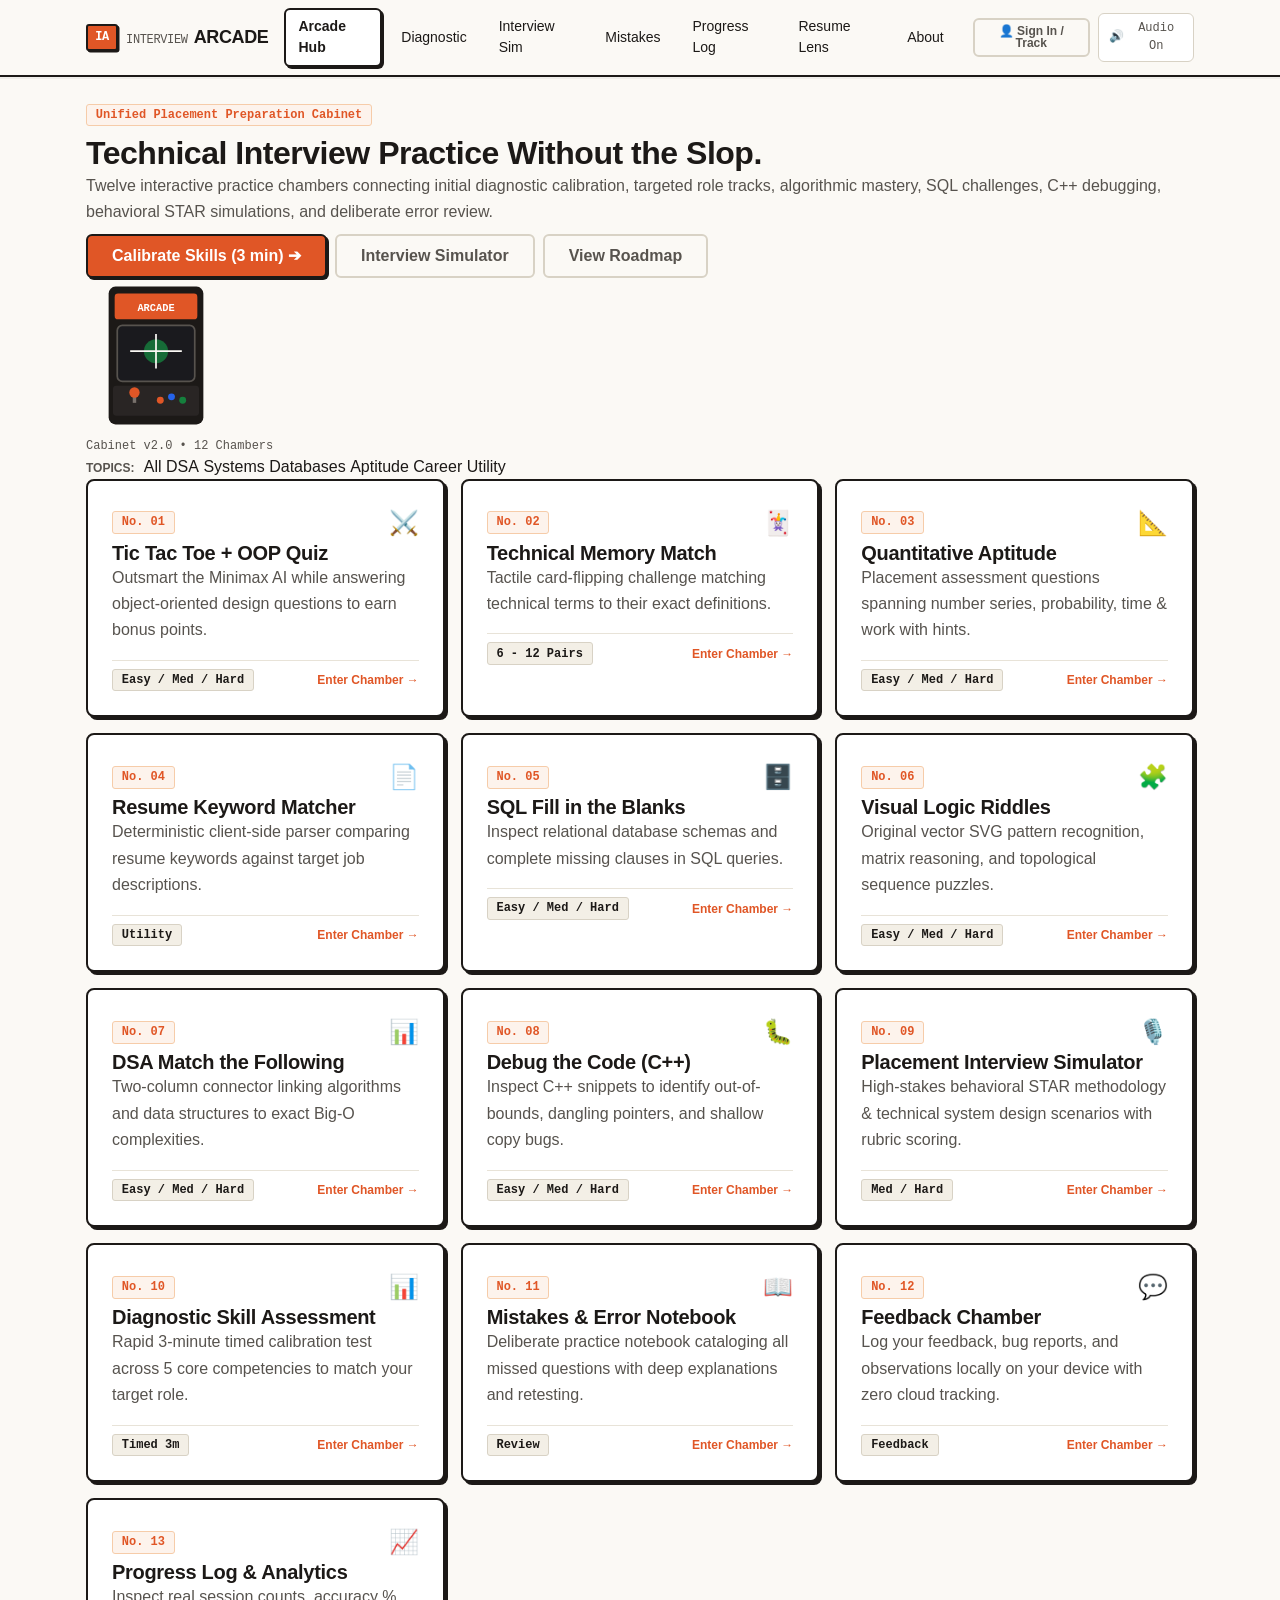
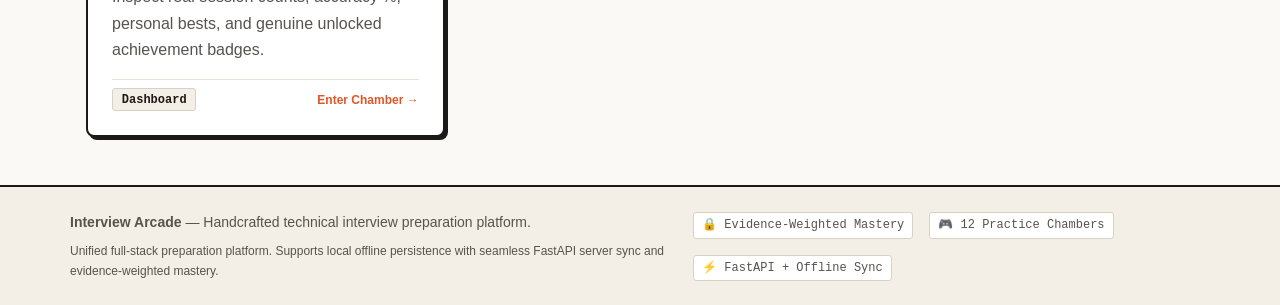
==== commit a9ea45c0: "feat: complete evaluation framework with interview sim, diagnostic assessment, mistake notebook, and" ====
--- a/index.html
+++ b/index.html
@@ -21,8 +21,11 @@
   <link rel="stylesheet" href="css/games/riddles.css">
   <link rel="stylesheet" href="css/games/dsa.css">
   <link rel="stylesheet" href="css/games/debugger.css">
+  <link rel="stylesheet" href="css/games/interview.css">
+  <link rel="stylesheet" href="css/games/assessment.css">
   <link rel="stylesheet" href="css/views/dashboard.css">
   <link rel="stylesheet" href="css/views/feedback.css">
+  <link rel="stylesheet" href="css/views/mistakes.css">
 </head>
 <body>
   <!-- Accessibility Skip Link -->
@@ -41,14 +44,21 @@
       <!-- Primary Navigation -->
       <nav class="main-nav" aria-label="Arcade Sections">
         <a href="#/" class="nav-link">Arcade Hub</a>
+        <a href="#/assessment" class="nav-link">Diagnostic</a>
+        <a href="#/interview" class="nav-link">Interview Sim</a>
+        <a href="#/mistakes" class="nav-link">Mistakes</a>
         <a href="#/dashboard" class="nav-link">Progress Log</a>
         <a href="#/resume" class="nav-link">Resume Lens</a>
-        <a href="#/feedback" class="nav-link">Feedback</a>
         <a href="#/about" class="nav-link">About</a>
       </nav>
 
       <!-- Utility Controls -->
       <div class="header-actions">
+        <div id="auth-status-container">
+          <button id="auth-modal-btn" type="button" class="btn btn-sm btn-subtle">
+            👤 Sign In / Track
+          </button>
+        </div>
         <button id="sound-toggle-btn" class="audio-toggle" type="button" aria-label="Toggle Sound Effects" title="Toggle tactile arcade bleeps">
           <span id="sound-icon" aria-hidden="true">🔊</span>
           <span id="sound-label">Audio On</span>
@@ -68,13 +78,13 @@
       <div>
         <p><strong>Interview Arcade</strong> — Handcrafted technical interview preparation platform.</p>
         <p style="font-size: var(--font-size-xs); margin-top: 0.25rem;">
-          Client-side persistence only. Your practice sessions remain strictly stored in this browser's local storage.
+          Unified full-stack preparation platform. Supports local offline persistence with seamless FastAPI server sync and evidence-weighted mastery.
         </p>
       </div>
       <div class="footer-meta">
-        <span class="footer-badge">🔒 100% Client-Side</span>
-        <span class="footer-badge">🎮 10 Mini-Games</span>
-        <span class="footer-badge">⚡ Zero Backend</span>
+        <span class="footer-badge">🔒 Evidence-Weighted Mastery</span>
+        <span class="footer-badge">🎮 12 Practice Chambers</span>
+        <span class="footer-badge">⚡ FastAPI + Offline Sync</span>
       </div>
     </div>
   </footer>
@@ -82,6 +92,64 @@
   <!-- Live Announcer / Toast for Accessible Notifications -->
   <div id="app-toast" role="status" aria-live="polite"></div>
 
+  <!-- Student Authentication & Target Role Modal Dialog -->
+  <div id="auth-modal" class="modal-backdrop" role="dialog" aria-modal="true" aria-labelledby="auth-modal-title">
+    <div class="modal-dialog">
+      <div class="modal-header">
+        <h3 id="auth-modal-title">Student Preparation Profile</h3>
+        <button type="button" id="close-auth-modal-btn" class="btn btn-subtle btn-sm" aria-label="Close dialog">✕</button>
+      </div>
+      <div class="modal-body">
+        <!-- Auth Tabs -->
+        <div style="display: flex; gap: var(--space-xs); margin-bottom: var(--space-md); border-bottom: 2px solid var(--color-ink); padding-bottom: var(--space-xs);">
+          <button type="button" id="tab-login-btn" class="btn btn-sm btn-primary">Sign In</button>
+          <button type="button" id="tab-register-btn" class="btn btn-sm btn-subtle">Create Account</button>
+        </div>
+
+        <!-- Login Form -->
+        <form id="login-form" style="display: flex; flex-direction: column; gap: var(--space-sm);">
+          <div>
+            <label for="login-email"><strong>Email Address</strong></label>
+            <input type="email" id="login-email" class="feedback-input" placeholder="student@example.com" required style="margin-top: 4px;">
+          </div>
+          <div>
+            <label for="login-password"><strong>Password</strong></label>
+            <input type="password" id="login-password" class="feedback-input" placeholder="••••••••" required style="margin-top: 4px;">
+          </div>
+          <div id="login-error-msg" style="color: var(--color-error); font-size: var(--font-size-xs); display: none;"></div>
+          <button type="submit" class="btn btn-primary" style="margin-top: var(--space-xs);">Log In & Sync Progress</button>
+        </form>
+
+        <!-- Register Form (hidden by default) -->
+        <form id="register-form" style="display: none; flex-direction: column; gap: var(--space-sm);">
+          <div>
+            <label for="reg-username"><strong>Username (Handle)</strong></label>
+            <input type="text" id="reg-username" class="feedback-input" placeholder="coder_patel" required minlength="3" style="margin-top: 4px;">
+          </div>
+          <div>
+            <label for="reg-email"><strong>Email Address</strong></label>
+            <input type="email" id="reg-email" class="feedback-input" placeholder="student@example.com" required style="margin-top: 4px;">
+          </div>
+          <div>
+            <label for="reg-password"><strong>Password</strong></label>
+            <input type="password" id="reg-password" class="feedback-input" placeholder="Min 6 characters" required minlength="6" style="margin-top: 4px;">
+          </div>
+          <div>
+            <label for="reg-role"><strong>Target Career Track</strong></label>
+            <select id="reg-role" class="feedback-input" style="margin-top: 4px; background: var(--color-surface);">
+              <option value="backend">Core Backend & Systems (OOP, SQL, DSA)</option>
+              <option value="systems">Systems & Embedded (C++, Memory Safety, DSA)</option>
+              <option value="fullstack">Full Stack Engineer (OOP, SQL, Web)</option>
+              <option value="data">Data Engineer & Analytics (SQL, DSA, Aptitude)</option>
+            </select>
+          </div>
+          <div id="reg-error-msg" style="color: var(--color-error); font-size: var(--font-size-xs); display: none;"></div>
+          <button type="submit" class="btn btn-primary" style="margin-top: var(--space-xs);">Create Profile & Begin Track</button>
+        </form>
+      </div>
+    </div>
+  </div>
+
   <!-- Main ES Module Entry Point -->
   <script type="module" src="js/app.js"></script>
 </body>
--- a/css/games/interview.css
+++ b/css/games/interview.css
@@ -0,0 +1,149 @@
+/* Interview Arcade — Interview Simulation Chamber Styles */
+
+.interview-chamber {
+  max-width: 900px;
+  margin: 0 auto;
+}
+
+.scenario-brief-card {
+  background: var(--color-surface);
+  border: 2px solid var(--color-ink);
+  box-shadow: var(--shadow-tactile);
+  border-radius: var(--radius-md);
+  padding: var(--space-lg);
+  margin-bottom: var(--space-lg);
+}
+
+.scenario-badge-row {
+  display: flex;
+  align-items: center;
+  gap: var(--space-xs);
+  flex-wrap: wrap;
+  margin-bottom: var(--space-sm);
+}
+
+.scenario-situation-box {
+  background: var(--color-canvas);
+  border-left: 4px solid var(--color-accent);
+  padding: var(--space-md);
+  border-radius: var(--radius-sm);
+  margin: var(--space-md) 0;
+  font-size: var(--font-size-sm);
+  line-height: 1.6;
+}
+
+.star-rubric-summary {
+  display: grid;
+  grid-template-columns: repeat(4, 1fr);
+  gap: var(--space-xs);
+  margin-top: var(--space-md);
+  padding-top: var(--space-sm);
+  border-top: 1px dashed var(--color-ink-muted);
+}
+
+.star-pillar-tag {
+  background: var(--color-surface);
+  border: 1px solid var(--color-ink);
+  padding: var(--space-xs);
+  border-radius: var(--radius-sm);
+  font-size: var(--font-size-xs);
+}
+
+.star-pillar-letter {
+  font-weight: 900;
+  color: var(--color-accent);
+  margin-right: 4px;
+}
+
+.scenario-options-grid {
+  display: flex;
+  flex-direction: column;
+  gap: var(--space-md);
+  margin-bottom: var(--space-xl);
+}
+
+.scenario-option-btn {
+  text-align: left;
+  background: var(--color-surface);
+  border: 2px solid var(--color-ink);
+  box-shadow: var(--shadow-tactile-sm);
+  border-radius: var(--radius-md);
+  padding: var(--space-md) var(--space-lg);
+  cursor: pointer;
+  transition: transform var(--transition-fast), box-shadow var(--transition-fast), background var(--transition-fast);
+  display: flex;
+  gap: var(--space-md);
+  align-items: flex-start;
+  font-family: inherit;
+  font-size: var(--font-size-sm);
+  line-height: 1.5;
+  color: var(--color-ink);
+}
+
+.scenario-option-btn:hover:not(:disabled) {
+  transform: translateY(-2px);
+  box-shadow: var(--shadow-tactile);
+  background: #fff;
+}
+
+.scenario-option-btn:focus-visible {
+  outline: 3px solid var(--color-accent);
+  outline-offset: 2px;
+}
+
+.scenario-option-btn.selected {
+  border-color: var(--color-accent);
+  background: rgba(224, 86, 38, 0.08);
+}
+
+.scenario-option-btn.correct {
+  border-color: var(--color-success);
+  background: rgba(34, 139, 34, 0.1);
+}
+
+.scenario-option-btn.incorrect {
+  border-color: var(--color-error);
+  background: rgba(217, 83, 79, 0.1);
+}
+
+.option-key-badge {
+  flex-shrink: 0;
+  width: 28px;
+  height: 28px;
+  display: inline-flex;
+  align-items: center;
+  justify-content: center;
+  border: 2px solid var(--color-ink);
+  border-radius: var(--radius-sm);
+  font-weight: bold;
+  background: var(--color-canvas);
+}
+
+.scenario-option-btn.selected .option-key-badge {
+  background: var(--color-accent);
+  color: #fff;
+  border-color: var(--color-accent);
+}
+
+.scenario-feedback-card {
+  border: 2px solid var(--color-ink);
+  box-shadow: var(--shadow-tactile);
+  border-radius: var(--radius-md);
+  padding: var(--space-lg);
+  background: var(--color-surface);
+  margin-top: var(--space-lg);
+}
+
+.scenario-feedback-card.success-card {
+  border-left: 8px solid var(--color-success);
+}
+
+.scenario-feedback-card.error-card {
+  border-left: 8px solid var(--color-error);
+}
+
+@media (max-width: 640px) {
+  .star-rubric-summary {
+    grid-template-columns: repeat(2, 1fr);
+  }
+}
--- a/css/games/assessment.css
+++ b/css/games/assessment.css
@@ -0,0 +1,106 @@
+/* Interview Arcade — Diagnostic Assessment Chamber Styles */
+
+.assessment-container {
+  max-width: 820px;
+  margin: 0 auto;
+}
+
+.diag-progress-bar-wrap {
+  width: 100%;
+  height: 8px;
+  background: var(--color-canvas);
+  border: 1px solid var(--color-ink);
+  border-radius: var(--radius-sm);
+  overflow: hidden;
+  margin-bottom: var(--space-md);
+}
+
+.diag-progress-bar-fill {
+  height: 100%;
+  background: var(--color-accent);
+  transition: width 0.3s ease;
+}
+
+.diag-question-card {
+  background: var(--color-surface);
+  border: 2px solid var(--color-ink);
+  box-shadow: var(--shadow-tactile);
+  border-radius: var(--radius-md);
+  padding: var(--space-xl);
+  margin-bottom: var(--space-lg);
+}
+
+.diag-domain-badge {
+  display: inline-block;
+  background: var(--color-ink);
+  color: var(--color-canvas);
+  font-size: var(--font-size-xs);
+  font-weight: bold;
+  padding: 3px 8px;
+  border-radius: var(--radius-sm);
+  margin-bottom: var(--space-sm);
+  text-transform: uppercase;
+  letter-spacing: 0.05em;
+}
+
+.diag-options-list {
+  display: flex;
+  flex-direction: column;
+  gap: var(--space-sm);
+  margin-top: var(--space-lg);
+}
+
+.diag-option-btn {
+  text-align: left;
+  background: var(--color-surface);
+  border: 2px solid var(--color-ink);
+  box-shadow: var(--shadow-tactile-sm);
+  border-radius: var(--radius-md);
+  padding: var(--space-md) var(--space-lg);
+  cursor: pointer;
+  font-family: inherit;
+  font-size: var(--font-size-sm);
+  line-height: 1.5;
+  color: var(--color-ink);
+  transition: transform var(--transition-fast), box-shadow var(--transition-fast), background var(--transition-fast);
+  display: flex;
+  align-items: center;
+  gap: var(--space-md);
+}
+
+.diag-option-btn:hover:not(:disabled) {
+  transform: translateY(-2px);
+  box-shadow: var(--shadow-tactile);
+  background: #fff;
+}
+
+.diag-option-btn:focus-visible {
+  outline: 3px solid var(--color-accent);
+  outline-offset: 2px;
+}
+
+.diag-option-btn.selected {
+  border-color: var(--color-accent);
+  background: rgba(224, 86, 38, 0.08);
+}
+
+.diag-radar-grid {
+  display: grid;
+  grid-template-columns: repeat(5, 1fr);
+  gap: var(--space-sm);
+  margin: var(--space-lg) 0;
+}
+
+.diag-radar-col {
+  background: var(--color-canvas);
+  border: 1px solid var(--color-ink);
+  border-radius: var(--radius-sm);
+  padding: var(--space-sm);
+  text-align: center;
+}
+
+@media (max-width: 640px) {
+  .diag-radar-grid {
+    grid-template-columns: repeat(2, 1fr);
+  }
+}
--- a/css/views/mistakes.css
+++ b/css/views/mistakes.css
@@ -0,0 +1,97 @@
+/* Interview Arcade — Mistakes Notebook View Styles */
+
+.mistakes-container {
+  max-width: 960px;
+  margin: 0 auto;
+}
+
+.mistakes-filter-bar {
+  display: flex;
+  gap: var(--space-xs);
+  flex-wrap: wrap;
+  align-items: center;
+  margin-bottom: var(--space-lg);
+  padding-bottom: var(--space-sm);
+  border-bottom: 2px solid var(--color-ink);
+}
+
+.mistake-card {
+  background: var(--color-surface);
+  border: 2px solid var(--color-ink);
+  box-shadow: var(--shadow-tactile-sm);
+  border-radius: var(--radius-md);
+  padding: var(--space-lg);
+  margin-bottom: var(--space-md);
+  transition: transform var(--transition-fast), box-shadow var(--transition-fast);
+}
+
+.mistake-card:hover {
+  transform: translateY(-2px);
+  box-shadow: var(--shadow-tactile);
+}
+
+.mistake-card.mastered {
+  border-left: 8px solid var(--color-success);
+  opacity: 0.9;
+}
+
+.mistake-card.pending {
+  border-left: 8px solid var(--color-accent);
+}
+
+.mistake-header {
+  display: flex;
+  justify-content: space-between;
+  align-items: center;
+  margin-bottom: var(--space-sm);
+  flex-wrap: wrap;
+  gap: var(--space-xs);
+}
+
+.mistake-answers-grid {
+  display: grid;
+  grid-template-columns: 1fr 1fr;
+  gap: var(--space-sm);
+  margin: var(--space-md) 0;
+  font-size: var(--font-size-sm);
+}
+
+.answer-tile {
+  padding: var(--space-sm) var(--space-md);
+  border-radius: var(--radius-sm);
+  border: 1px solid var(--color-ink);
+}
+
+.answer-tile.student-choice {
+  background: rgba(217, 83, 79, 0.08);
+  border-color: var(--color-error);
+}
+
+.answer-tile.correct-choice {
+  background: rgba(34, 139, 34, 0.08);
+  border-color: var(--color-success);
+}
+
+.mistake-explanation-box {
+  background: var(--color-canvas);
+  border-left: 3px solid var(--color-ink);
+  padding: var(--space-sm) var(--space-md);
+  border-radius: var(--radius-sm);
+  font-size: var(--font-size-xs);
+  line-height: 1.6;
+  margin-top: var(--space-sm);
+}
+
+.retest-panel {
+  margin-top: var(--space-md);
+  padding: var(--space-md);
+  background: var(--color-canvas);
+  border: 2px dashed var(--color-accent);
+  border-radius: var(--radius-sm);
+}
+
+@media (max-width: 640px) {
+  .mistake-answers-grid {
+    grid-template-columns: 1fr;
+  }
+}
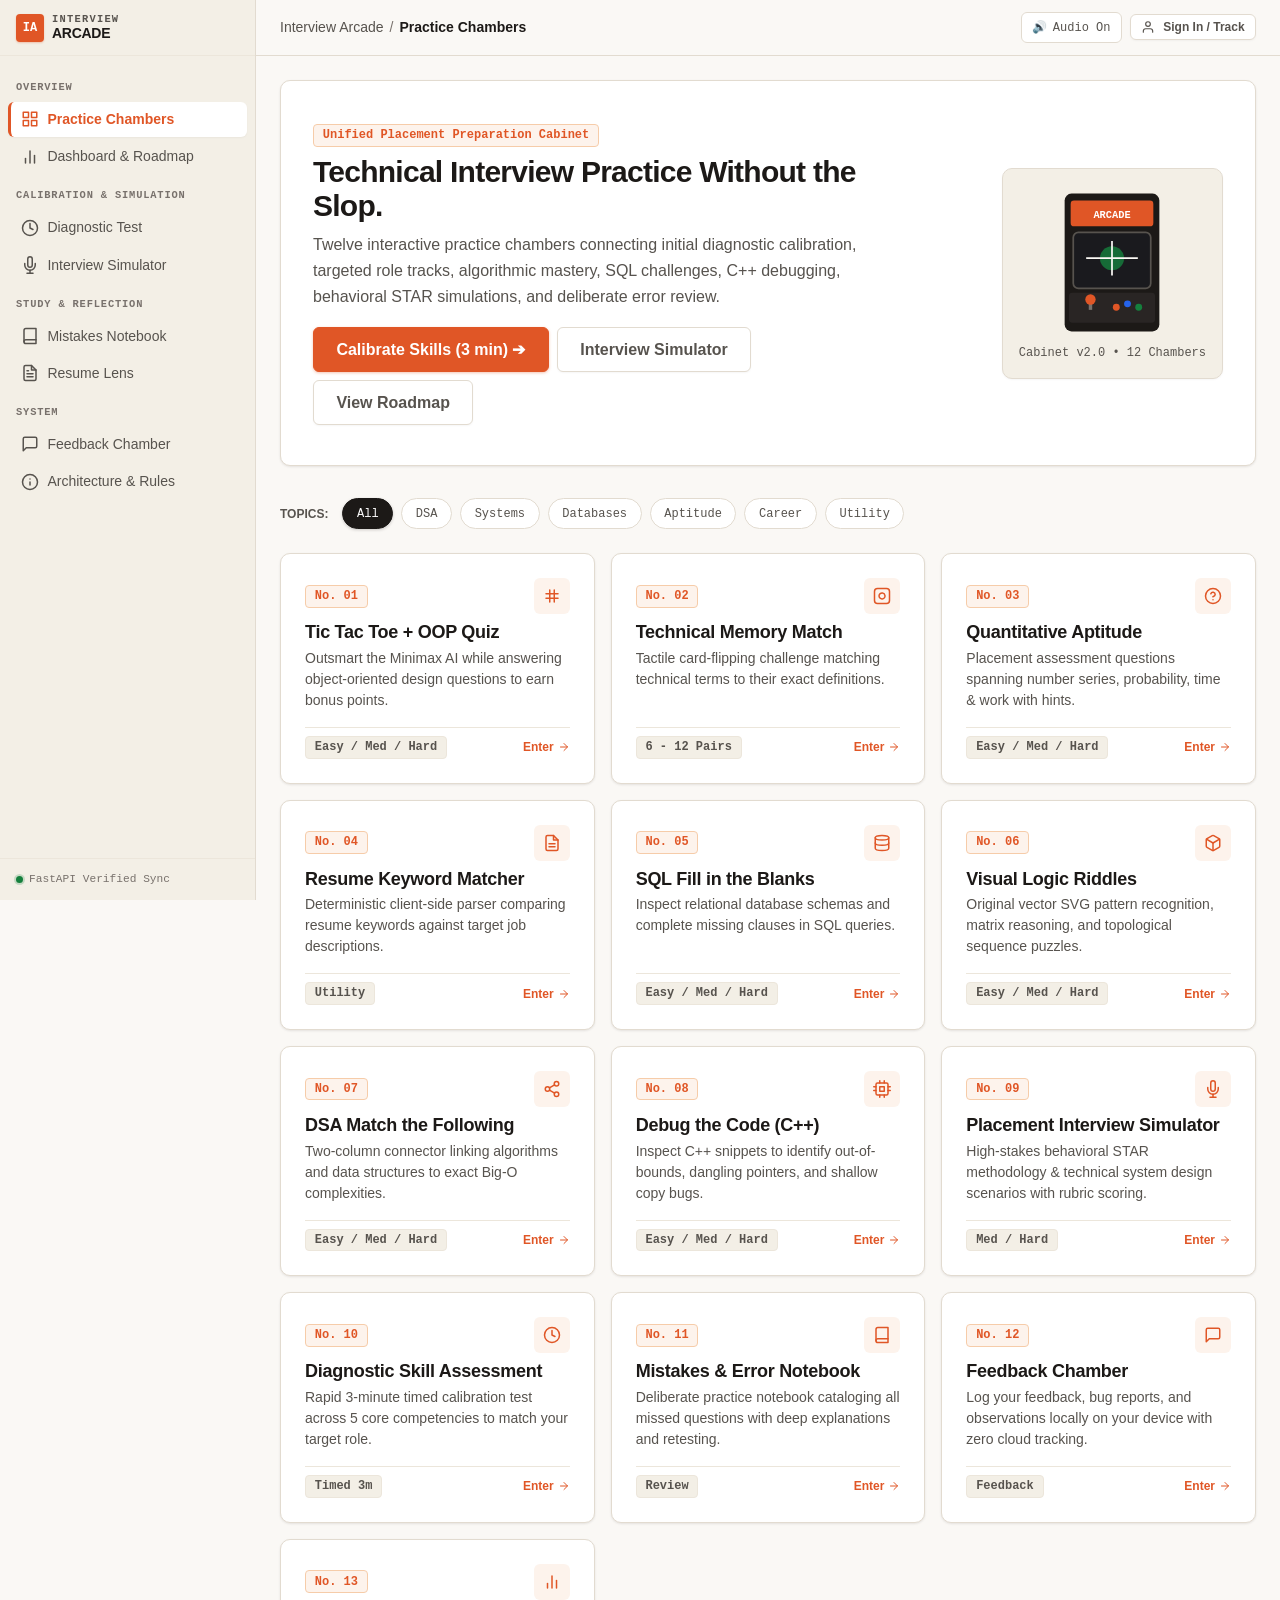
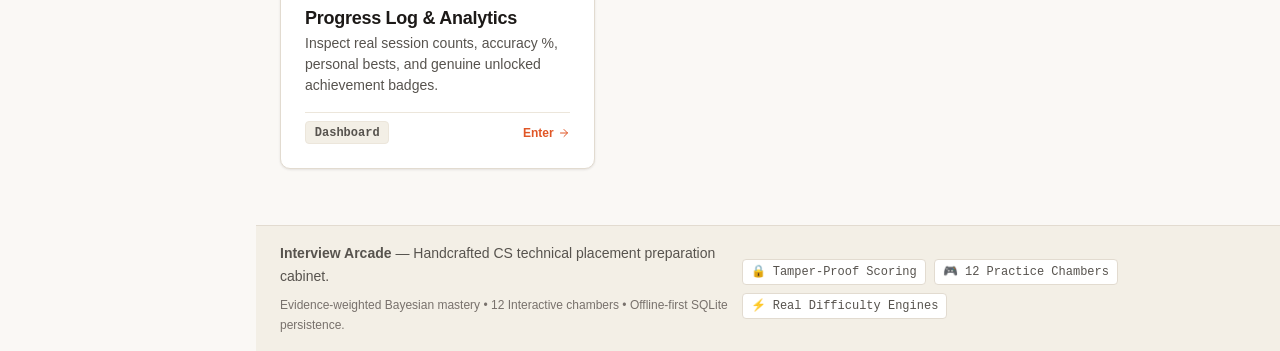
==== commit f00cb1fe: "feat(ui): complete editorial redesign of application shell and 5-second dashboard hierarchy" ====
--- a/index.html
+++ b/index.html
@@ -3,8 +3,8 @@
 <head>
   <meta charset="UTF-8">
   <meta name="viewport" content="width=device-width, initial-scale=1.0">
-  <title>Interview Arcade — Handcrafted CS Interview Preparation</title>
-  <meta name="description" content="A gamified technical interview preparation platform featuring 10 interactive mini-games covering DSA, SQL, OOP, aptitude, resume readiness, and debugging.">
+  <title>Interview Arcade — Handcrafted CS Placement Platform</title>
+  <meta name="description" content="A handcrafted technical interview preparation platform featuring 12 interactive chambers covering DSA, SQL, OOP, Systems, aptitude, STAR interview simulations, and deliberate error review.">
   
   <!-- Design System Stylesheets -->
   <link rel="stylesheet" href="css/tokens.css">
@@ -12,7 +12,7 @@
   <link rel="stylesheet" href="css/layout.css">
   <link rel="stylesheet" href="css/components.css">
   
-  <!-- Mini-Game Stylesheets -->
+  <!-- Mini-Game & View Stylesheets -->
   <link rel="stylesheet" href="css/games/tictactoe.css">
   <link rel="stylesheet" href="css/games/memory.css">
   <link rel="stylesheet" href="css/games/aptitude.css">
@@ -23,6 +23,7 @@
   <link rel="stylesheet" href="css/games/debugger.css">
   <link rel="stylesheet" href="css/games/interview.css">
   <link rel="stylesheet" href="css/games/assessment.css">
+  <link rel="stylesheet" href="css/views/home.css">
   <link rel="stylesheet" href="css/views/dashboard.css">
   <link rel="stylesheet" href="css/views/feedback.css">
   <link rel="stylesheet" href="css/views/mistakes.css">
@@ -31,63 +32,132 @@
   <!-- Accessibility Skip Link -->
   <a href="#main-content" class="skip-link">Skip to main arcade area</a>
 
-  <!-- Application Header -->
-  <header id="app-header">
-    <div class="header-inner">
-      <a href="#/" class="brand" aria-label="Interview Arcade Home">
-        <span class="brand-badge">IA</span>
-        <div class="brand-title">
-          <span>INTERVIEW</span>ARCADE
-        </div>
-      </a>
-
-      <!-- Primary Navigation -->
-      <nav class="main-nav" aria-label="Arcade Sections">
-        <a href="#/" class="nav-link">Arcade Hub</a>
-        <a href="#/assessment" class="nav-link">Diagnostic</a>
-        <a href="#/interview" class="nav-link">Interview Sim</a>
-        <a href="#/mistakes" class="nav-link">Mistakes</a>
-        <a href="#/dashboard" class="nav-link">Progress Log</a>
-        <a href="#/resume" class="nav-link">Resume Lens</a>
-        <a href="#/about" class="nav-link">About</a>
+  <!-- Mobile Drawer Backdrop Overlay -->
+  <div id="sidebar-backdrop" class="sidebar-backdrop" aria-hidden="true"></div>
+
+  <!-- Master Two-Column Application Shell -->
+  <div class="app-layout">
+    <!-- Collapsible Persistent Left Navigation Sidebar -->
+    <aside id="app-sidebar" class="app-sidebar" aria-label="Main Navigation">
+      <div class="sidebar-header">
+        <a href="#/" class="brand" aria-label="Interview Arcade Home">
+          <span class="brand-badge" aria-hidden="true">IA</span>
+          <div class="brand-title">
+            <span class="brand-name">INTERVIEW</span>
+            <span class="brand-sub">ARCADE</span>
+          </div>
+        </a>
+        <button id="close-sidebar-btn" type="button" class="btn-icon mobile-only" aria-label="Close navigation sidebar">
+          <svg width="18" height="18" viewBox="0 0 24 24" fill="none" stroke="currentColor" stroke-width="2" stroke-linecap="round" stroke-linejoin="round"><line x1="18" y1="6" x2="6" y2="18"></line><line x1="6" y1="6" x2="18" y2="18"></line></svg>
+        </button>
+      </div>
+
+      <nav class="sidebar-nav" aria-label="Arcade Navigation">
+        <!-- Main Group -->
+        <div class="nav-section-title">OVERVIEW</div>
+        <a href="#/" class="nav-link">
+          <svg class="nav-icon" width="18" height="18" viewBox="0 0 24 24" fill="none" stroke="currentColor" stroke-width="2" stroke-linecap="round" stroke-linejoin="round"><rect x="3" y="3" width="7" height="7"></rect><rect x="14" y="3" width="7" height="7"></rect><rect x="14" y="14" width="7" height="7"></rect><rect x="3" y="14" width="7" height="7"></rect></svg>
+          <span>Practice Chambers</span>
+        </a>
+        <a href="#/dashboard" class="nav-link">
+          <svg class="nav-icon" width="18" height="18" viewBox="0 0 24 24" fill="none" stroke="currentColor" stroke-width="2" stroke-linecap="round" stroke-linejoin="round"><line x1="18" y1="20" x2="18" y2="10"></line><line x1="12" y1="20" x2="12" y2="4"></line><line x1="6" y1="20" x2="6" y2="14"></line></svg>
+          <span>Dashboard & Roadmap</span>
+        </a>
+
+        <!-- Preparation Track Group -->
+        <div class="nav-section-title">CALIBRATION & SIMULATION</div>
+        <a href="#/assessment" class="nav-link">
+          <svg class="nav-icon" width="18" height="18" viewBox="0 0 24 24" fill="none" stroke="currentColor" stroke-width="2" stroke-linecap="round" stroke-linejoin="round"><circle cx="12" cy="12" r="10"></circle><polyline points="12 6 12 12 16 14"></polyline></svg>
+          <span>Diagnostic Test</span>
+        </a>
+        <a href="#/interview" class="nav-link">
+          <svg class="nav-icon" width="18" height="18" viewBox="0 0 24 24" fill="none" stroke="currentColor" stroke-width="2" stroke-linecap="round" stroke-linejoin="round"><path d="M12 1a3 3 0 0 0-3 3v8a3 3 0 0 0 6 0V4a3 3 0 0 0-3-3z"></path><path d="M19 10v2a7 7 0 0 1-14 0v-2"></path><line x1="12" y1="19" x2="12" y2="23"></line><line x1="8" y1="23" x2="16" y2="23"></line></svg>
+          <span>Interview Simulator</span>
+        </a>
+
+        <!-- Review & Deliberate Practice Group -->
+        <div class="nav-section-title">STUDY & REFLECTION</div>
+        <a href="#/mistakes" class="nav-link">
+          <svg class="nav-icon" width="18" height="18" viewBox="0 0 24 24" fill="none" stroke="currentColor" stroke-width="2" stroke-linecap="round" stroke-linejoin="round"><path d="M4 19.5A2.5 2.5 0 0 1 6.5 17H20"></path><path d="M6.5 2H20v20H6.5A2.5 2.5 0 0 1 4 19.5v-15A2.5 2.5 0 0 1 6.5 2z"></path></svg>
+          <span>Mistakes Notebook</span>
+        </a>
+        <a href="#/resume" class="nav-link">
+          <svg class="nav-icon" width="18" height="18" viewBox="0 0 24 24" fill="none" stroke="currentColor" stroke-width="2" stroke-linecap="round" stroke-linejoin="round"><path d="M14 2H6a2 2 0 0 0-2 2v16a2 2 0 0 0 2 2h12a2 2 0 0 0 2-2V8z"></path><polyline points="14 2 14 8 20 8"></polyline><line x1="16" y1="13" x2="8" y2="13"></line><line x1="16" y1="17" x2="8" y2="17"></line><polyline points="10 9 9 9 8 9"></polyline></svg>
+          <span>Resume Lens</span>
+        </a>
+
+        <!-- Platform Metadata Group -->
+        <div class="nav-section-title">SYSTEM</div>
+        <a href="#/feedback" class="nav-link">
+          <svg class="nav-icon" width="18" height="18" viewBox="0 0 24 24" fill="none" stroke="currentColor" stroke-width="2" stroke-linecap="round" stroke-linejoin="round"><path d="M21 15a2 2 0 0 1-2 2H7l-4 4V5a2 2 0 0 1 2-2h14a2 2 0 0 1 2 2z"></path></svg>
+          <span>Feedback Chamber</span>
+        </a>
+        <a href="#/about" class="nav-link">
+          <svg class="nav-icon" width="18" height="18" viewBox="0 0 24 24" fill="none" stroke="currentColor" stroke-width="2" stroke-linecap="round" stroke-linejoin="round"><circle cx="12" cy="12" r="10"></circle><line x1="12" y1="16" x2="12" y2="12"></line><line x1="12" y1="8" x2="12.01" y2="8"></line></svg>
+          <span>Architecture & Rules</span>
+        </a>
       </nav>
 
-      <!-- Utility Controls -->
-      <div class="header-actions">
-        <div id="auth-status-container">
-          <button id="auth-modal-btn" type="button" class="btn btn-sm btn-subtle">
-            👤 Sign In / Track
+      <!-- Sidebar Status & Account Footer -->
+      <div class="sidebar-footer">
+        <div class="sidebar-sync-badge">
+          <span class="sync-dot"></span>
+          <span>FastAPI Verified Sync</span>
+        </div>
+      </div>
+    </aside>
+
+    <!-- Main Content Flow Wrapper -->
+    <div class="app-main-wrapper">
+      <!-- Top Application Header Bar -->
+      <header id="app-topbar" class="app-topbar">
+        <div class="topbar-left">
+          <button id="mobile-sidebar-toggle" type="button" class="btn-icon mobile-only" aria-label="Open navigation menu">
+            <svg width="20" height="20" viewBox="0 0 24 24" fill="none" stroke="currentColor" stroke-width="2" stroke-linecap="round" stroke-linejoin="round"><line x1="3" y1="12" x2="21" y2="12"></line><line x1="3" y1="6" x2="21" y2="6"></line><line x1="3" y1="18" x2="21" y2="18"></line></svg>
           </button>
-        </div>
-        <button id="sound-toggle-btn" class="audio-toggle" type="button" aria-label="Toggle Sound Effects" title="Toggle tactile arcade bleeps">
-          <span id="sound-icon" aria-hidden="true">🔊</span>
-          <span id="sound-label">Audio On</span>
-        </button>
-      </div>
+          <div id="breadcrumb-display" class="topbar-breadcrumb">
+            <span class="breadcrumb-root">Interview Arcade</span>
+            <span class="breadcrumb-separator">/</span>
+            <span id="breadcrumb-current" class="breadcrumb-leaf">Dashboard</span>
+          </div>
+        </div>
+
+        <!-- Topbar Right Utilities -->
+        <div class="topbar-right">
+          <button id="sound-toggle-btn" class="audio-toggle" type="button" aria-label="Toggle Sound Effects" title="Toggle tactile arcade bleeps">
+            <span id="sound-icon" aria-hidden="true">🔊</span>
+            <span id="sound-label">Audio On</span>
+          </button>
+
+          <div id="auth-status-container">
+            <button id="auth-modal-btn" type="button" class="btn btn-sm btn-subtle">
+              <span>👤</span> Sign In / Profile
+            </button>
+          </div>
+        </div>
+      </header>
+
+      <!-- Dynamic Viewport Area -->
+      <main id="main-content" tabindex="-1">
+        <div id="app-view"></div>
+      </main>
+
+      <!-- Compact Application Footer -->
+      <footer id="app-footer">
+        <div class="footer-inner">
+          <div class="footer-copy">
+            <p><strong>Interview Arcade</strong> — Handcrafted CS technical placement preparation cabinet.</p>
+            <p class="footer-subtext">Evidence-weighted Bayesian mastery • 12 Interactive chambers • Offline-first SQLite persistence.</p>
+          </div>
+          <div class="footer-meta">
+            <span class="footer-badge">🔒 Tamper-Proof Scoring</span>
+            <span class="footer-badge">🎮 12 Practice Chambers</span>
+            <span class="footer-badge">⚡ Real Difficulty Engines</span>
+          </div>
+        </div>
+      </footer>
     </div>
-  </header>
-
-  <!-- Dynamic Viewport Area -->
-  <main id="main-content" tabindex="-1">
-    <div id="app-view"></div>
-  </main>
-
-  <!-- Application Footer -->
-  <footer id="app-footer">
-    <div class="footer-inner">
-      <div>
-        <p><strong>Interview Arcade</strong> — Handcrafted technical interview preparation platform.</p>
-        <p style="font-size: var(--font-size-xs); margin-top: 0.25rem;">
-          Unified full-stack preparation platform. Supports local offline persistence with seamless FastAPI server sync and evidence-weighted mastery.
-        </p>
-      </div>
-      <div class="footer-meta">
-        <span class="footer-badge">🔒 Evidence-Weighted Mastery</span>
-        <span class="footer-badge">🎮 12 Practice Chambers</span>
-        <span class="footer-badge">⚡ FastAPI + Offline Sync</span>
-      </div>
-    </div>
-  </footer>
+  </div>
 
   <!-- Live Announcer / Toast for Accessible Notifications -->
   <div id="app-toast" role="status" aria-live="polite"></div>
--- a/css/tokens.css
+++ b/css/tokens.css
@@ -1,32 +1,33 @@
 /* ==========================================================================
    Interview Arcade — Design Tokens
-   Handcrafted Indie Arcade Aesthetic
+   Editorial Placement Preparation Platform
    ========================================================================== */
 
 :root {
-  /* Surface & Background (Warm Ink & Paper Palette) */
-  --color-bg: #FBF9F5;              /* Warm off-white page background */
-  --color-bg-subtle: #F3EFE6;       /* Warm neutral panel */
-  --color-surface: #FFFFFF;         /* Crisp card surface */
-  --color-surface-hover: #FFFDF9;   /* Hovered card */
-  --color-surface-active: #F4EFE6;  /* Pressed card state */
-  --color-surface-inset: #ECE6D8;   /* Inset container / well */
+  /* Surface & Canvas (Warm Paper & Rich Ink Palette) */
+  --color-bg: #FAF8F5;              /* Warm off-white canvas */
+  --color-bg-subtle: #F3EFE6;       /* Warm stone neutral panel */
+  --color-bg-elevated: #EDE7DC;     /* Recessed well / active sidebar item */
+  --color-surface: #FFFFFF;         /* Crisp paper card surface */
+  --color-surface-hover: #FFFDF9;   /* Hovered card surface */
+  --color-surface-active: #F5EFE4;  /* Pressed card state */
+  --color-surface-inset: #ECE5D8;   /* Inset well / code preview container */
   --color-surface-code: #1A1A1E;    /* Deep charcoal code box */
 
-  /* Text & Ink */
+  /* Text & Ink Typography */
   --color-ink: #1C1917;             /* Dark near-black charcoal */
-  --color-ink-muted: #57534E;       /* Secondary descriptive text */
-  --color-ink-faint: #78716C;       /* Tertiary text / captions / hints */
-  --color-ink-code: #F3F4F6;        /* Monospace code text */
+  --color-ink-muted: #57534E;       /* Warm secondary text */
+  --color-ink-faint: #78716C;       /* Tertiary captions / hints */
+  --color-ink-code: #F5F5F4;        /* Monospace text */
   --color-ink-inverse: #FFFFFF;     /* White text on dark/accent surfaces */
 
-  /* Borders & Dividers */
-  --color-border: #D8D2C5;          /* Subtle structural border */
-  --color-border-subtle: #E8E3D8;   /* Light line divider */
-  --color-border-bold: #1C1917;     /* High-contrast ink border */
+  /* Structural Borders & Lines */
+  --color-border: #E2DBD0;          /* Refined subtle border */
+  --color-border-subtle: #ECE6DB;   /* Light line divider */
+  --color-border-bold: #292524;     /* High-contrast ink border */
 
-  /* Primary Brand Accent (Arcade Amber / Warm Vermilion) */
-  --color-accent: #E05626;          /* Distinctive warm arcade accent */
+  /* Primary Brand Accent (Warm Terracotta / Arcade Vermilion) */
+  --color-accent: #E05626;          /* Distinctive warm accent */
   --color-accent-hover: #C8461A;    /* Darkened hover accent */
   --color-accent-active: #A93610;   /* Pressed accent */
   --color-accent-surface: #FDF3EC;  /* Light tint surface */
@@ -47,7 +48,7 @@
   --color-info-bg: #EEF2FF;         /* Info surface */
   --color-info-border: #A5B4FC;     /* Info border */
 
-  /* Difficulty Indicators */
+  /* Genuine Difficulty Indicators */
   --diff-easy-bg: #ECFDF5;
   --diff-easy-border: #10B981;
   --diff-easy-text: #065F46;
@@ -68,8 +69,8 @@
   --font-size-md: 1.125rem;    /* 18px */
   --font-size-lg: 1.25rem;     /* 20px */
   --font-size-xl: 1.5rem;      /* 24px */
-  --font-size-2xl: 2rem;       /* 32px */
-  --font-size-3xl: 2.5rem;     /* 40px */
+  --font-size-2xl: 1.875rem;   /* 30px */
+  --font-size-3xl: 2.25rem;    /* 36px */
 
   --font-weight-regular: 400;
   --font-weight-medium: 500;
@@ -90,34 +91,43 @@
   --space-md: 1rem;       /* 16px */
   --space-lg: 1.5rem;     /* 24px */
   --space-xl: 2rem;       /* 32px */
-  --space-2xl: 3rem;      /* 48px */
-  --space-3xl: 4rem;      /* 64px */
+  --space-2xl: 2.5rem;    /* 40px */
+  --space-3xl: 3.5rem;    /* 56px */
 
   /* Border Radii */
-  --radius-xs: 3px;
+  --radius-xs: 4px;
   --radius-sm: 6px;
-  --radius-md: 8px;
-  --radius-lg: 12px;
+  --radius-md: 10px;
+  --radius-lg: 14px;
+  --radius-xl: 20px;
   --radius-full: 9999px;
 
-  /* Tactile Physical Borders & Shadows (Arcade Cabinet & Card Feel) */
+  /* Editorial Shadows & Tactile Accents */
   --border-width-sm: 1px;
   --border-width-md: 2px;
   --border-width-lg: 3px;
 
+  --shadow-xs: 0 1px 2px rgba(28, 25, 23, 0.04);
+  --shadow-sm: 0 1px 3px rgba(28, 25, 23, 0.06), 0 1px 2px rgba(28, 25, 23, 0.04);
+  --shadow-md: 0 4px 6px -1px rgba(28, 25, 23, 0.07), 0 2px 4px -2px rgba(28, 25, 23, 0.04);
+  --shadow-lg: 0 10px 15px -3px rgba(28, 25, 23, 0.08), 0 4px 6px -4px rgba(28, 25, 23, 0.04);
+  --shadow-xl: 0 20px 25px -5px rgba(28, 25, 23, 0.1), 0 8px 10px -6px rgba(28, 25, 23, 0.05);
+
   --shadow-tactile-sm: 2px 2px 0px var(--color-ink);
   --shadow-tactile-md: 3px 3px 0px var(--color-ink);
-  --shadow-tactile-lg: 5px 5px 0px var(--color-ink);
+  --shadow-tactile-lg: 4px 4px 0px var(--color-ink);
   --shadow-tactile-accent: 3px 3px 0px var(--color-accent);
-  --shadow-inset: inset 2px 2px 4px rgba(28, 25, 23, 0.08);
+  --shadow-inset: inset 0 2px 4px rgba(28, 25, 23, 0.06);
 
   /* Focus Rings */
-  --focus-ring: 0 0 0 3px rgba(224, 86, 38, 0.45);
+  --focus-ring: 0 0 0 3px rgba(224, 86, 38, 0.35);
   --focus-ring-offset: 2px;
 
-  /* Layout Widths */
-  --max-width-content: 1140px;
-  --max-width-text: 720px;
+  /* Layout Dimensions */
+  --sidebar-width: 256px;
+  --topbar-height: 56px;
+  --max-width-content: 1160px;
+  --max-width-text: 740px;
   --max-width-game: 960px;
 
   /* Motion & Transitions */
@@ -126,8 +136,10 @@
 
   /* Z-Index Hierarchy */
   --z-base: 1;
-  --z-dropdown: 50;
-  --z-nav: 100;
+  --z-sticky: 20;
+  --z-sidebar: 90;
+  --z-topbar: 100;
+  --z-drawer: 200;
   --z-modal-backdrop: 500;
   --z-modal: 600;
   --z-toast: 1000;
--- a/css/layout.css
+++ b/css/layout.css
@@ -1,37 +1,54 @@
 /* ==========================================================================
    Interview Arcade — Layout Styles
+   Two-Column Editorial Application Shell
    ========================================================================== */
 
-/* App Shell Structure */
-#app-header {
+/* 1. Master Application Layout */
+.app-layout {
+  display: flex;
+  min-height: 100vh;
+  width: 100%;
+  background-color: var(--color-bg);
+}
+
+/* 2. Persistent Left Navigation Sidebar */
+.app-sidebar {
+  width: var(--sidebar-width);
+  height: 100vh;
+  position: fixed;
+  top: 0;
+  left: 0;
+  bottom: 0;
+  z-index: var(--z-sidebar);
+  background-color: var(--color-bg-subtle);
+  border-right: var(--border-width-sm) solid var(--color-border);
+  display: flex;
+  flex-direction: column;
+  overflow-y: auto;
+  overflow-x: hidden;
+  transition: transform var(--transition-normal);
+}
+
+.sidebar-header {
+  height: var(--topbar-height);
+  padding: 0 var(--space-md);
+  display: flex;
+  align-items: center;
+  justify-content: space-between;
+  border-bottom: var(--border-width-sm) solid var(--color-border-subtle);
+  background-color: var(--color-bg-subtle);
   position: sticky;
   top: 0;
-  z-index: var(--z-nav);
-  background-color: var(--color-bg);
-  border-bottom: var(--border-width-md) solid var(--color-ink);
-  box-shadow: 0 2px 0px rgba(28, 25, 23, 0.05);
-}
-
-.header-inner {
-  max-width: var(--max-width-content);
-  margin: 0 auto;
-  padding: var(--space-xs) var(--space-md);
-  display: flex;
-  align-items: center;
-  justify-content: space-between;
-  gap: var(--space-md);
-}
-
-/* Brand Logo */
+  z-index: 2;
+}
+
+/* Brand Logo in Sidebar */
 .brand {
   display: flex;
   align-items: center;
   gap: var(--space-xs);
   text-decoration: none;
   color: var(--color-ink);
-  font-weight: var(--font-weight-bold);
-  font-size: var(--font-size-md);
-  letter-spacing: -0.02em;
 }
 
 .brand:hover {
@@ -43,72 +60,176 @@
   display: inline-flex;
   align-items: center;
   justify-content: center;
+  width: 28px;
+  height: 28px;
   background-color: var(--color-accent);
   color: #FFFFFF;
   font-family: var(--font-mono);
   font-size: var(--font-size-xs);
   font-weight: var(--font-weight-bold);
-  padding: 0.15rem 0.45rem;
   border-radius: var(--radius-xs);
-  border: var(--border-width-md) solid var(--color-ink);
-  box-shadow: 1.5px 1.5px 0px var(--color-ink);
+  box-shadow: 0 1px 2px rgba(224, 86, 38, 0.3);
 }
 
 .brand-title {
   display: flex;
-  align-items: baseline;
+  flex-direction: column;
+  line-height: 1.1;
+}
+
+.brand-name {
+  font-family: var(--font-mono);
+  font-size: 0.65rem;
+  letter-spacing: 0.12em;
+  color: var(--color-ink-muted);
+  font-weight: var(--font-weight-bold);
+}
+
+.brand-sub {
+  font-size: var(--font-size-sm);
+  font-weight: var(--font-weight-extrabold);
+  letter-spacing: -0.02em;
+  color: var(--color-ink);
+}
+
+/* Sidebar Navigation Items */
+.sidebar-nav {
+  padding: var(--space-sm) var(--space-xs);
+  display: flex;
+  flex-direction: column;
+  gap: 2px;
+  flex: 1;
+}
+
+.nav-section-title {
+  font-family: var(--font-mono);
+  font-size: 0.65rem;
+  font-weight: var(--font-weight-bold);
+  letter-spacing: 0.08em;
+  color: var(--color-ink-faint);
+  padding: var(--space-sm) var(--space-xs) var(--space-3xs);
+}
+
+.nav-link {
+  display: flex;
+  align-items: center;
+  gap: var(--space-xs);
+  padding: 0.45rem 0.65rem;
+  font-size: var(--font-size-sm);
+  font-weight: var(--font-weight-medium);
+  color: var(--color-ink-muted);
+  text-decoration: none;
+  border-radius: var(--radius-sm);
+  border-left: 3px solid transparent;
+  transition: all var(--transition-fast);
+}
+
+.nav-link:hover {
+  background-color: var(--color-surface-hover);
+  color: var(--color-ink);
+  text-decoration: none;
+}
+
+.nav-link.active {
+  background-color: var(--color-surface);
+  color: var(--color-accent);
+  font-weight: var(--font-weight-semibold);
+  border-left-color: var(--color-accent);
+  box-shadow: var(--shadow-xs);
+}
+
+.nav-icon {
+  flex-shrink: 0;
+  stroke: currentColor;
+}
+
+/* Sidebar Footer & System Status */
+.sidebar-footer {
+  padding: var(--space-sm) var(--space-md);
+  border-top: var(--border-width-sm) solid var(--color-border-subtle);
+  background-color: var(--color-bg-subtle);
+}
+
+.sidebar-sync-badge {
+  display: flex;
+  align-items: center;
   gap: var(--space-2xs);
-}
-
-.brand-title span {
   font-family: var(--font-mono);
-  font-size: var(--font-size-xs);
+  font-size: 0.7rem;
+  color: var(--color-ink-faint);
+}
+
+.sync-dot {
+  width: 7px;
+  height: 7px;
+  border-radius: var(--radius-full);
+  background-color: var(--color-success);
+  display: inline-block;
+  box-shadow: 0 0 0 2px rgba(21, 128, 61, 0.2);
+}
+
+/* 3. Main Content Wrapper */
+.app-main-wrapper {
+  flex: 1;
+  display: flex;
+  flex-direction: column;
+  min-height: 100vh;
+  margin-left: var(--sidebar-width);
+  background-color: var(--color-bg);
+  min-width: 0; /* Prevents flex children blowout */
+}
+
+/* 4. Compact Application Topbar */
+.app-topbar {
+  height: var(--topbar-height);
+  position: sticky;
+  top: 0;
+  z-index: var(--z-topbar);
+  background-color: rgba(250, 248, 245, 0.94);
+  backdrop-filter: blur(8px);
+  -webkit-backdrop-filter: blur(8px);
+  border-bottom: var(--border-width-sm) solid var(--color-border);
+  display: flex;
+  align-items: center;
+  justify-content: space-between;
+  padding: 0 var(--space-lg);
+  gap: var(--space-md);
+}
+
+.topbar-left {
+  display: flex;
+  align-items: center;
+  gap: var(--space-sm);
+}
+
+.topbar-breadcrumb {
+  display: flex;
+  align-items: center;
+  gap: var(--space-2xs);
+  font-size: var(--font-size-sm);
+}
+
+.breadcrumb-root {
   color: var(--color-ink-muted);
   font-weight: var(--font-weight-regular);
 }
 
-/* Main Navigation */
-.main-nav {
-  display: flex;
-  align-items: center;
-  gap: var(--space-2xs);
-}
-
-.nav-link {
-  display: inline-flex;
-  align-items: center;
-  gap: var(--space-2xs);
-  padding: 0.4rem 0.75rem;
-  font-size: var(--font-size-sm);
-  font-weight: var(--font-weight-medium);
-  color: var(--color-ink);
-  text-decoration: none;
-  border-radius: var(--radius-sm);
-  border: var(--border-width-sm) solid transparent;
-  transition: all var(--transition-fast);
-}
-
-.nav-link:hover {
-  background-color: var(--color-bg-subtle);
-  border-color: var(--color-border);
-  text-decoration: none;
-}
-
-.nav-link.active {
-  background-color: var(--color-surface);
-  border: var(--border-width-md) solid var(--color-ink);
-  box-shadow: 2px 2px 0px var(--color-ink);
-  font-weight: var(--font-weight-bold);
-}
-
-/* Header Utilities */
-.header-actions {
-  display: flex;
-  align-items: center;
-  gap: var(--space-xs);
-}
-
-/* Main Viewport Container */
+.breadcrumb-separator {
+  color: var(--color-ink-faint);
+}
+
+.breadcrumb-leaf {
+  color: var(--color-ink);
+  font-weight: var(--font-weight-semibold);
+}
+
+.topbar-right {
+  display: flex;
+  align-items: center;
+  gap: var(--space-xs);
+}
+
+/* 5. Main Content Area */
 #main-content {
   flex: 1;
   width: 100%;
@@ -117,14 +238,14 @@
 .content-container {
   max-width: var(--max-width-content);
   margin: 0 auto;
-  padding: var(--space-lg) var(--space-md) var(--space-2xl);
-}
-
-/* App Footer */
+  padding: var(--space-lg) var(--space-lg) var(--space-3xl);
+}
+
+/* 6. Application Footer */
 #app-footer {
-  border-top: var(--border-width-md) solid var(--color-ink);
+  border-top: var(--border-width-sm) solid var(--color-border);
   background-color: var(--color-bg-subtle);
-  padding: var(--space-lg) var(--space-md);
+  padding: var(--space-md) var(--space-lg);
   margin-top: auto;
 }
 
@@ -133,7 +254,7 @@
   margin: 0 auto;
   display: flex;
   flex-direction: column;
-  gap: var(--space-md);
+  gap: var(--space-sm);
   font-size: var(--font-size-sm);
   color: var(--color-ink-muted);
 }
@@ -146,17 +267,23 @@
   }
 }
 
+.footer-subtext {
+  font-size: var(--font-size-xs);
+  color: var(--color-ink-faint);
+  margin-top: 2px;
+}
+
 .footer-meta {
   display: flex;
   align-items: center;
-  gap: var(--space-md);
+  gap: var(--space-xs);
   flex-wrap: wrap;
 }
 
 .footer-badge {
   display: inline-flex;
   align-items: center;
-  gap: 0.35rem;
+  gap: 0.3rem;
   font-family: var(--font-mono);
   font-size: var(--font-size-xs);
   padding: 0.2rem 0.5rem;
@@ -165,7 +292,7 @@
   border-radius: var(--radius-xs);
 }
 
-/* Game Frame Layout */
+/* 7. Game Frame Layout */
 .game-frame {
   max-width: var(--max-width-game);
   margin: 0 auto;
@@ -180,10 +307,10 @@
   align-items: center;
   justify-content: space-between;
   gap: var(--space-md);
-  padding: var(--space-md);
+  padding: var(--space-md) var(--space-lg);
   background-color: var(--color-surface);
-  border: var(--border-width-md) solid var(--color-ink);
-  box-shadow: var(--shadow-tactile-md);
+  border: var(--border-width-sm) solid var(--color-border);
+  box-shadow: var(--shadow-sm);
   border-radius: var(--radius-md);
 }
 
@@ -201,7 +328,7 @@
   flex-wrap: wrap;
 }
 
-/* Responsive Grid Patterns */
+/* 8. Responsive Grid Patterns */
 .grid-cards {
   display: grid;
   grid-template-columns: 1fr;
@@ -219,3 +346,72 @@
     grid-template-columns: repeat(3, 1fr);
   }
 }
+
+/* Icon Buttons & Controls */
+.btn-icon {
+  display: inline-flex;
+  align-items: center;
+  justify-content: center;
+  width: 36px;
+  height: 36px;
+  border-radius: var(--radius-sm);
+  border: var(--border-width-sm) solid var(--color-border);
+  background-color: var(--color-surface);
+  color: var(--color-ink);
+  cursor: pointer;
+  transition: all var(--transition-fast);
+}
+
+.btn-icon:hover {
+  background-color: var(--color-bg-subtle);
+  border-color: var(--color-ink);
+}
+
+/* Mobile & Drawer Rules */
+.mobile-only {
+  display: none !important;
+}
+
+.sidebar-backdrop {
+  position: fixed;
+  inset: 0;
+  background-color: rgba(28, 25, 23, 0.4);
+  z-index: calc(var(--z-drawer) - 1);
+  opacity: 0;
+  pointer-events: none;
+  transition: opacity var(--transition-normal);
+}
+
+@media (max-width: 1023px) {
+  .mobile-only {
+    display: inline-flex !important;
+  }
+
+  .app-sidebar {
+    transform: translateX(-100%);
+    z-index: var(--z-drawer);
+    width: 280px;
+    box-shadow: var(--shadow-xl);
+  }
+
+  .app-sidebar.open {
+    transform: translateX(0);
+  }
+
+  .sidebar-backdrop.active {
+    opacity: 1;
+    pointer-events: auto;
+  }
+
+  .app-main-wrapper {
+    margin-left: 0;
+  }
+
+  .app-topbar {
+    padding: 0 var(--space-md);
+  }
+
+  .content-container {
+    padding: var(--space-md) var(--space-md) var(--space-2xl);
+  }
+}
--- a/css/components.css
+++ b/css/components.css
@@ -1,9 +1,9 @@
 /* ==========================================================================
    Interview Arcade — Reusable Components
-   Handcrafted tactile indie arcade aesthetic
+   Editorial Design System with Tactile Feedback
    ========================================================================== */
 
-/* 1. Tactile Buttons */
+/* 1. Tactile Editorial Buttons */
 .btn {
   display: inline-flex;
   align-items: center;
@@ -13,14 +13,14 @@
   font-family: var(--font-sans);
   font-size: var(--font-size-sm);
   font-weight: var(--font-weight-semibold);
-  line-height: 1;
+  line-height: 1.2;
   text-decoration: none;
   border-radius: var(--radius-sm);
-  border: var(--border-width-md) solid var(--color-ink);
-  background-color: var(--color-surface);
-  color: var(--color-ink);
-  box-shadow: var(--shadow-tactile-sm);
-  transition: transform var(--transition-fast), box-shadow var(--transition-fast), background-color var(--transition-fast);
+  border: var(--border-width-sm) solid var(--color-ink);
+  background-color: var(--color-surface);
+  color: var(--color-ink);
+  box-shadow: 0 1px 2px rgba(28, 25, 23, 0.08);
+  transition: all var(--transition-fast);
   user-select: none;
   cursor: pointer;
 }
@@ -29,44 +29,49 @@
   text-decoration: none;
   color: var(--color-ink);
   background-color: var(--color-surface-hover);
-  transform: translate(-1px, -1px);
-  box-shadow: var(--shadow-tactile-md);
+  box-shadow: 0 2px 4px rgba(28, 25, 23, 0.12);
+  transform: translateY(-1px);
 }
 
 .btn:active {
-  transform: translate(2px, 2px);
-  box-shadow: 0px 0px 0px var(--color-ink);
+  transform: translateY(1px);
+  box-shadow: 0 0 0 rgba(28, 25, 23, 0.1);
   background-color: var(--color-surface-active);
 }
 
 .btn:disabled, .btn[aria-disabled="true"] {
-  opacity: 0.55;
+  opacity: 0.5;
   cursor: not-allowed;
   transform: none !important;
-  box-shadow: var(--shadow-tactile-sm) !important;
+  box-shadow: none !important;
   pointer-events: none;
 }
 
-/* Primary Button (Arcade Vermilion) */
+/* Primary Button (Terracotta Vermilion) */
 .btn-primary {
   background-color: var(--color-accent);
-  color: #FFFFFF;
+  border-color: var(--color-accent);
+  color: #FFFFFF;
+  box-shadow: 0 1px 3px rgba(224, 86, 38, 0.35);
 }
 
 .btn-primary:hover {
   background-color: var(--color-accent-hover);
-  color: #FFFFFF;
+  border-color: var(--color-accent-hover);
+  color: #FFFFFF;
+  box-shadow: 0 3px 6px rgba(224, 86, 38, 0.4);
 }
 
 .btn-primary:active {
   background-color: var(--color-accent-active);
-}
-
-/* Subtle / Ghost Button */
+  border-color: var(--color-accent-active);
+}
+
+/* Subtle / Neutral Button */
 .btn-subtle {
-  background-color: transparent;
+  background-color: var(--color-surface);
   border-color: var(--color-border);
-  box-shadow: none;
+  box-shadow: var(--shadow-xs);
   color: var(--color-ink-muted);
 }
 
@@ -74,31 +79,32 @@
   background-color: var(--color-bg-subtle);
   border-color: var(--color-ink);
   color: var(--color-ink);
-  box-shadow: var(--shadow-tactile-sm);
 }
 
 .btn-danger {
   background-color: var(--color-error);
+  border-color: var(--color-error);
   color: #FFFFFF;
 }
 
 .btn-danger:hover {
   background-color: #991B1B;
+  border-color: #991B1B;
   color: #FFFFFF;
 }
 
 /* Button Sizing */
 .btn-sm {
-  padding: 0.35rem 0.65rem;
+  padding: 0.3rem 0.65rem;
   font-size: var(--font-size-xs);
 }
 
 .btn-lg {
-  padding: 0.75rem 1.5rem;
+  padding: 0.75rem 1.4rem;
   font-size: var(--font-size-base);
 }
 
-/* 2. Distinctive Badges & Tags */
+/* 2. Badges & Skill Tags */
 .badge {
   display: inline-flex;
   align-items: center;
@@ -114,13 +120,25 @@
   line-height: 1.2;
 }
 
+.badge-primary {
+  background-color: var(--color-ink);
+  border-color: var(--color-ink);
+  color: #FFFFFF;
+}
+
 .badge-accent {
   background-color: var(--color-accent-surface);
   border-color: var(--color-accent-border);
   color: var(--color-accent);
 }
 
-/* Real Difficulty Chips */
+.badge-subtle {
+  background-color: var(--color-bg-subtle);
+  border-color: var(--color-border-subtle);
+  color: var(--color-ink-muted);
+}
+
+/* Genuine Difficulty Badges */
 .badge-easy {
   background-color: var(--diff-easy-bg);
   border-color: var(--diff-easy-border);
@@ -139,7 +157,7 @@
   color: var(--diff-hard-text);
 }
 
-/* 3. Difficulty Selector Component */
+/* 3. Difficulty Segmented Selector */
 .difficulty-selector {
   display: inline-flex;
   align-items: center;
@@ -157,6 +175,7 @@
   font-weight: var(--font-weight-medium);
   border-radius: var(--radius-xs);
   border: 1px solid transparent;
+  background: transparent;
   color: var(--color-ink-muted);
   cursor: pointer;
   transition: all var(--transition-fast);
@@ -170,46 +189,47 @@
   background-color: var(--color-surface);
   color: var(--color-ink);
   font-weight: var(--font-weight-bold);
-  border-color: var(--color-ink);
-  box-shadow: 1px 1px 0px var(--color-ink);
-}
-
-/* 4. Tactile Card Surfaces */
+  border-color: var(--color-border);
+  box-shadow: 0 1px 2px rgba(28, 25, 23, 0.08);
+}
+
+/* 4. Editorial Card Surfaces */
 .card {
   background-color: var(--color-surface);
-  border: var(--border-width-md) solid var(--color-ink);
+  border: var(--border-width-sm) solid var(--color-border);
   border-radius: var(--radius-md);
-  box-shadow: var(--shadow-tactile-md);
+  box-shadow: var(--shadow-sm);
   padding: var(--space-lg);
   display: flex;
   flex-direction: column;
   position: relative;
+  transition: border-color var(--transition-fast), box-shadow var(--transition-fast);
 }
 
 .card-interactive {
   cursor: pointer;
   text-decoration: none;
-  transition: transform var(--transition-fast), box-shadow var(--transition-fast);
 }
 
 .card-interactive:hover {
   text-decoration: none;
-  transform: translate(-2px, -2px);
-  box-shadow: var(--shadow-tactile-lg);
+  border-color: var(--color-ink-faint);
+  box-shadow: var(--shadow-md);
+  transform: translateY(-2px);
 }
 
 .card-interactive:active {
-  transform: translate(2px, 2px);
-  box-shadow: 1px 1px 0px var(--color-ink);
+  transform: translateY(0);
+  box-shadow: var(--shadow-xs);
 }
 
 /* 5. Stat Tiles */
 .stat-tile {
   background-color: var(--color-surface);
-  border: var(--border-width-md) solid var(--color-ink);
+  border: var(--border-width-sm) solid var(--color-border);
   border-radius: var(--radius-sm);
   padding: var(--space-md);
-  box-shadow: var(--shadow-tactile-sm);
+  box-shadow: var(--shadow-xs);
   display: flex;
   flex-direction: column;
   gap: var(--space-3xs);
@@ -218,24 +238,24 @@
 .stat-value {
   font-family: var(--font-mono);
   font-size: var(--font-size-xl);
+  font-weight: var(--font-weight-extrabold);
+  color: var(--color-ink);
+  line-height: 1.1;
+}
+
+.stat-label {
+  font-size: 0.725rem;
   font-weight: var(--font-weight-bold);
-  color: var(--color-ink);
-  line-height: 1;
-}
-
-.stat-label {
-  font-size: var(--font-size-xs);
-  font-weight: var(--font-weight-medium);
-  color: var(--color-ink-muted);
+  color: var(--color-ink-faint);
   text-transform: uppercase;
-  letter-spacing: 0.05em;
-}
-
-/* 6. Honest Notification & Notice Boxes */
+  letter-spacing: 0.06em;
+}
+
+/* 6. Notice & Notification Boxes */
 .notice-box {
   padding: var(--space-md);
   border-radius: var(--radius-sm);
-  border: var(--border-width-md) solid var(--color-ink);
+  border: var(--border-width-sm) solid var(--color-border);
   background-color: var(--color-bg-subtle);
   display: flex;
   gap: var(--space-sm);
@@ -245,19 +265,19 @@
 
 .notice-box.notice-info {
   background-color: var(--color-info-bg);
-  border-color: var(--color-info);
+  border-color: var(--color-info-border);
   color: var(--color-info);
 }
 
 .notice-box.notice-warning {
   background-color: var(--color-warning-bg);
-  border-color: var(--color-warning);
+  border-color: var(--color-warning-border);
   color: var(--color-warning);
 }
 
 .notice-box.notice-success {
   background-color: var(--color-success-bg);
-  border-color: var(--color-success);
+  border-color: var(--color-success-border);
   color: var(--color-success);
 }
 
@@ -265,7 +285,9 @@
 .modal-backdrop {
   position: fixed;
   inset: 0;
-  background-color: rgba(28, 25, 23, 0.6);
+  background-color: rgba(28, 25, 23, 0.5);
+  backdrop-filter: blur(4px);
+  -webkit-backdrop-filter: blur(4px);
   display: flex;
   align-items: center;
   justify-content: center;
@@ -283,44 +305,41 @@
 
 .modal-dialog {
   background-color: var(--color-surface);
-  border: var(--border-width-lg) solid var(--color-ink);
+  border: var(--border-width-sm) solid var(--color-border);
   border-radius: var(--radius-lg);
-  box-shadow: 8px 8px 0px var(--color-ink);
+  box-shadow: var(--shadow-xl);
   width: 100%;
-  max-width: 560px;
+  max-width: 520px;
   max-height: 90vh;
   display: flex;
   flex-direction: column;
   overflow: hidden;
-  transform: translateY(16px);
+  transform: translateY(12px) scale(0.98);
   transition: transform var(--transition-normal);
 }
 
 .modal-backdrop.active .modal-dialog {
-  transform: translateY(0);
+  transform: translateY(0) scale(1);
 }
 
 .modal-header {
   padding: var(--space-md) var(--space-lg);
-  border-bottom: var(--border-width-md) solid var(--color-ink);
+  border-bottom: var(--border-width-sm) solid var(--color-border-subtle);
   display: flex;
   align-items: center;
   justify-content: space-between;
   background-color: var(--color-bg-subtle);
+}
+
+.modal-header h3 {
+  font-size: var(--font-size-md);
+  font-weight: var(--font-weight-bold);
+  margin: 0;
 }
 
 .modal-body {
   padding: var(--space-lg);
   overflow-y: auto;
-}
-
-.modal-footer {
-  padding: var(--space-md) var(--space-lg);
-  border-top: var(--border-width-sm) solid var(--color-border);
-  display: flex;
-  justify-content: flex-end;
-  gap: var(--space-xs);
-  background-color: var(--color-bg-subtle);
 }
 
 /* 8. Audio Toggle Button */
@@ -336,6 +355,7 @@
   background-color: var(--color-surface);
   color: var(--color-ink-muted);
   cursor: pointer;
+  transition: all var(--transition-fast);
 }
 
 .audio-toggle:hover {
@@ -347,7 +367,7 @@
   opacity: 0.7;
 }
 
-/* 9. Live Region Toast */
+/* 9. Accessible Live Announcer Toast */
 #app-toast {
   position: fixed;
   bottom: var(--space-lg);
@@ -355,11 +375,11 @@
   z-index: var(--z-toast);
   background-color: var(--color-ink);
   color: #FFFFFF;
-  padding: var(--space-sm) var(--space-md);
+  padding: 0.65rem 1rem;
   border-radius: var(--radius-sm);
   font-size: var(--font-size-sm);
   font-weight: var(--font-weight-medium);
-  box-shadow: 0 4px 12px rgba(0, 0, 0, 0.2);
+  box-shadow: var(--shadow-lg);
   display: flex;
   align-items: center;
   gap: var(--space-xs);
@@ -373,3 +393,22 @@
   transform: translateY(0);
   opacity: 1;
 }
+
+/* 10. Form Controls & Inputs */
+.feedback-input, input[type="text"], input[type="email"], input[type="password"], select, textarea {
+  width: 100%;
+  padding: 0.5rem 0.75rem;
+  font-family: var(--font-sans);
+  font-size: var(--font-size-sm);
+  color: var(--color-ink);
+  background-color: var(--color-surface);
+  border: var(--border-width-sm) solid var(--color-border);
+  border-radius: var(--radius-sm);
+  transition: border-color var(--transition-fast), box-shadow var(--transition-fast);
+}
+
+.feedback-input:focus, input:focus, select:focus, textarea:focus {
+  outline: none;
+  border-color: var(--color-accent);
+  box-shadow: var(--focus-ring);
+}
--- a/css/games/interview.css
+++ b/css/games/interview.css
@@ -1,14 +1,17 @@
-/* Interview Arcade — Interview Simulation Chamber Styles */
+/* ==========================================================================
+   Interview Arcade — Interview Simulation Chamber Styles
+   Editorial Placement Preparation Platform
+   ========================================================================== */
 
 .interview-chamber {
-  max-width: 900px;
+  max-width: var(--max-width-content);
   margin: 0 auto;
 }
 
 .scenario-brief-card {
   background: var(--color-surface);
-  border: 2px solid var(--color-ink);
-  box-shadow: var(--shadow-tactile);
+  border: var(--border-width-sm) solid var(--color-border);
+  box-shadow: var(--shadow-sm);
   border-radius: var(--radius-md);
   padding: var(--space-lg);
   margin-bottom: var(--space-lg);
@@ -23,10 +26,10 @@
 }
 
 .scenario-situation-box {
-  background: var(--color-canvas);
+  background: var(--color-bg-subtle);
   border-left: 4px solid var(--color-accent);
   padding: var(--space-md);
-  border-radius: var(--radius-sm);
+  border-radius: var(--radius-xs);
   margin: var(--space-md) 0;
   font-size: var(--font-size-sm);
   line-height: 1.6;
@@ -38,19 +41,19 @@
   gap: var(--space-xs);
   margin-top: var(--space-md);
   padding-top: var(--space-sm);
-  border-top: 1px dashed var(--color-ink-muted);
+  border-top: 1px dashed var(--color-border);
 }
 
 .star-pillar-tag {
   background: var(--color-surface);
-  border: 1px solid var(--color-ink);
+  border: var(--border-width-sm) solid var(--color-border);
   padding: var(--space-xs);
-  border-radius: var(--radius-sm);
+  border-radius: var(--radius-xs);
   font-size: var(--font-size-xs);
 }
 
 .star-pillar-letter {
-  font-weight: 900;
+  font-weight: 800;
   color: var(--color-accent);
   margin-right: 4px;
 }
@@ -65,9 +68,9 @@
 .scenario-option-btn {
   text-align: left;
   background: var(--color-surface);
-  border: 2px solid var(--color-ink);
-  box-shadow: var(--shadow-tactile-sm);
-  border-radius: var(--radius-md);
+  border: var(--border-width-sm) solid var(--color-border);
+  box-shadow: var(--shadow-xs);
+  border-radius: var(--radius-sm);
   padding: var(--space-md) var(--space-lg);
   cursor: pointer;
   transition: transform var(--transition-fast), box-shadow var(--transition-fast), background var(--transition-fast);
@@ -81,8 +84,9 @@
 }
 
 .scenario-option-btn:hover:not(:disabled) {
-  transform: translateY(-2px);
-  box-shadow: var(--shadow-tactile);
+  transform: translateY(-1px);
+  box-shadow: var(--shadow-sm);
+  border-color: var(--color-ink);
   background: #fff;
 }
 
@@ -93,17 +97,17 @@
 
 .scenario-option-btn.selected {
   border-color: var(--color-accent);
-  background: rgba(224, 86, 38, 0.08);
+  background: var(--color-accent-surface);
 }
 
 .scenario-option-btn.correct {
   border-color: var(--color-success);
-  background: rgba(34, 139, 34, 0.1);
+  background: var(--color-success-bg);
 }
 
 .scenario-option-btn.incorrect {
   border-color: var(--color-error);
-  background: rgba(217, 83, 79, 0.1);
+  background: var(--color-error-bg);
 }
 
 .option-key-badge {
@@ -113,10 +117,10 @@
   display: inline-flex;
   align-items: center;
   justify-content: center;
-  border: 2px solid var(--color-ink);
-  border-radius: var(--radius-sm);
+  border: var(--border-width-sm) solid var(--color-border);
+  border-radius: var(--radius-xs);
   font-weight: bold;
-  background: var(--color-canvas);
+  background: var(--color-bg-subtle);
 }
 
 .scenario-option-btn.selected .option-key-badge {
@@ -126,8 +130,8 @@
 }
 
 .scenario-feedback-card {
-  border: 2px solid var(--color-ink);
-  box-shadow: var(--shadow-tactile);
+  border: var(--border-width-sm) solid var(--color-border);
+  box-shadow: var(--shadow-sm);
   border-radius: var(--radius-md);
   padding: var(--space-lg);
   background: var(--color-surface);
@@ -135,11 +139,11 @@
 }
 
 .scenario-feedback-card.success-card {
-  border-left: 8px solid var(--color-success);
+  border-left: 4px solid var(--color-success);
 }
 
 .scenario-feedback-card.error-card {
-  border-left: 8px solid var(--color-error);
+  border-left: 4px solid var(--color-error);
 }
 
 @media (max-width: 640px) {
--- a/css/games/assessment.css
+++ b/css/games/assessment.css
@@ -1,16 +1,19 @@
-/* Interview Arcade — Diagnostic Assessment Chamber Styles */
+/* ==========================================================================
+   Interview Arcade — Diagnostic Assessment Chamber Styles
+   Editorial Placement Preparation Platform
+   ========================================================================== */
 
 .assessment-container {
-  max-width: 820px;
+  max-width: var(--max-width-content);
   margin: 0 auto;
 }
 
 .diag-progress-bar-wrap {
   width: 100%;
   height: 8px;
-  background: var(--color-canvas);
-  border: 1px solid var(--color-ink);
-  border-radius: var(--radius-sm);
+  background: var(--color-surface-inset);
+  border: 1px solid var(--color-border);
+  border-radius: var(--radius-full);
   overflow: hidden;
   margin-bottom: var(--space-md);
 }
@@ -23,8 +26,8 @@
 
 .diag-question-card {
   background: var(--color-surface);
-  border: 2px solid var(--color-ink);
-  box-shadow: var(--shadow-tactile);
+  border: var(--border-width-sm) solid var(--color-border);
+  box-shadow: var(--shadow-sm);
   border-radius: var(--radius-md);
   padding: var(--space-xl);
   margin-bottom: var(--space-lg);
@@ -33,11 +36,11 @@
 .diag-domain-badge {
   display: inline-block;
   background: var(--color-ink);
-  color: var(--color-canvas);
+  color: #FFFFFF;
   font-size: var(--font-size-xs);
   font-weight: bold;
   padding: 3px 8px;
-  border-radius: var(--radius-sm);
+  border-radius: var(--radius-xs);
   margin-bottom: var(--space-sm);
   text-transform: uppercase;
   letter-spacing: 0.05em;
@@ -53,9 +56,9 @@
 .diag-option-btn {
   text-align: left;
   background: var(--color-surface);
-  border: 2px solid var(--color-ink);
-  box-shadow: var(--shadow-tactile-sm);
-  border-radius: var(--radius-md);
+  border: var(--border-width-sm) solid var(--color-border);
+  box-shadow: var(--shadow-xs);
+  border-radius: var(--radius-sm);
   padding: var(--space-md) var(--space-lg);
   cursor: pointer;
   font-family: inherit;
@@ -69,8 +72,9 @@
 }
 
 .diag-option-btn:hover:not(:disabled) {
-  transform: translateY(-2px);
-  box-shadow: var(--shadow-tactile);
+  transform: translateY(-1px);
+  box-shadow: var(--shadow-sm);
+  border-color: var(--color-ink);
   background: #fff;
 }
 
@@ -81,7 +85,7 @@
 
 .diag-option-btn.selected {
   border-color: var(--color-accent);
-  background: rgba(224, 86, 38, 0.08);
+  background: var(--color-accent-surface);
 }
 
 .diag-radar-grid {
@@ -92,8 +96,8 @@
 }
 
 .diag-radar-col {
-  background: var(--color-canvas);
-  border: 1px solid var(--color-ink);
+  background: var(--color-bg-subtle);
+  border: var(--border-width-sm) solid var(--color-border);
   border-radius: var(--radius-sm);
   padding: var(--space-sm);
   text-align: center;
--- a/css/views/home.css
+++ b/css/views/home.css
@@ -0,0 +1,124 @@
+/* ==========================================================================
+   Interview Arcade — Arcade Hub / Home Styles
+   Editorial Placement Preparation Platform
+   ========================================================================== */
+
+.hero-arcade-panel {
+  background-color: var(--color-surface);
+  border: var(--border-width-sm) solid var(--color-border);
+  border-radius: var(--radius-md);
+  padding: var(--space-xl) var(--space-lg);
+  box-shadow: var(--shadow-sm);
+  margin-bottom: var(--space-xl);
+  display: flex;
+  flex-direction: column;
+  gap: var(--space-md);
+  position: relative;
+  overflow: hidden;
+}
+
+@media (min-width: 768px) {
+  .hero-arcade-panel {
+    flex-direction: row;
+    align-items: center;
+    justify-content: space-between;
+    padding: var(--space-2xl) var(--space-xl);
+  }
+}
+
+.hero-copy {
+  max-width: 580px;
+}
+
+.hero-copy h1 {
+  font-size: var(--font-size-2xl);
+  letter-spacing: -0.025em;
+  margin-bottom: var(--space-xs);
+  line-height: 1.15;
+  font-weight: var(--font-weight-extrabold);
+}
+
+.hero-copy p {
+  font-size: var(--font-size-base);
+  color: var(--color-ink-muted);
+  line-height: var(--line-height-relaxed);
+  margin-bottom: var(--space-md);
+}
+
+.hero-cabinet-graphic {
+  background-color: var(--color-bg-subtle);
+  border: var(--border-width-sm) solid var(--color-border);
+  border-radius: var(--radius-md);
+  padding: var(--space-md);
+  box-shadow: var(--shadow-xs);
+  display: flex;
+  flex-direction: column;
+  align-items: center;
+  min-width: 220px;
+}
+
+.filter-bar {
+  display: flex;
+  flex-wrap: wrap;
+  gap: var(--space-xs);
+  margin-bottom: var(--space-lg);
+  align-items: center;
+}
+
+.filter-chip {
+  padding: 0.35rem 0.85rem;
+  font-family: var(--font-mono);
+  font-size: var(--font-size-xs);
+  font-weight: var(--font-weight-medium);
+  border-radius: var(--radius-full);
+  border: var(--border-width-sm) solid var(--color-border);
+  background-color: var(--color-surface);
+  color: var(--color-ink-muted);
+  cursor: pointer;
+  transition: all var(--transition-fast);
+}
+
+.filter-chip:hover {
+  border-color: var(--color-ink);
+  color: var(--color-ink);
+}
+
+.filter-chip.active {
+  background-color: var(--color-ink);
+  border-color: var(--color-ink);
+  color: #FFFFFF;
+  box-shadow: 0 1px 3px rgba(28, 25, 23, 0.2);
+}
+
+.game-card-hub {
+  display: flex;
+  flex-direction: column;
+  justify-content: space-between;
+  height: 100%;
+}
+
+.game-card-hub h3 {
+  font-size: var(--font-size-md);
+  margin-top: var(--space-xs);
+  margin-bottom: var(--space-3xs);
+  font-weight: var(--font-weight-bold);
+}
+
+.game-card-hub p {
+  font-size: var(--font-size-sm);
+  color: var(--color-ink-muted);
+  flex: 1;
+  line-height: var(--line-height-normal);
+}
+
+.game-card-icon {
+  width: 36px;
+  height: 36px;
+  border-radius: var(--radius-sm);
+  background-color: var(--color-accent-surface);
+  color: var(--color-accent);
+  display: inline-flex;
+  align-items: center;
+  justify-content: center;
+  flex-shrink: 0;
+}
--- a/css/views/dashboard.css
+++ b/css/views/dashboard.css
@@ -1,64 +1,388 @@
 /* ==========================================================================
-   Interview Arcade — Game 10: Progress Dashboard
+   Interview Arcade — Dashboard & Learning Roadmap Styles
+   Editorial Placement Preparation Platform
    ========================================================================== */
 
-.dashboard-hero-banner {
-  background-color: var(--color-surface);
-  border: var(--border-width-md) solid var(--color-ink);
+/* 1. Header & Welcome Strip */
+.dash-header-strip {
+  display: flex;
+  justify-content: space-between;
+  align-items: flex-start;
+  flex-wrap: wrap;
+  gap: var(--space-md);
+  margin-bottom: var(--space-lg);
+  padding-bottom: var(--space-md);
+  border-bottom: var(--border-width-sm) solid var(--color-border-subtle);
+}
+
+.dash-welcome-text h1 {
+  font-size: var(--font-size-2xl);
+  font-weight: var(--font-weight-extrabold);
+  letter-spacing: -0.02em;
+  margin-bottom: var(--space-3xs);
+}
+
+.dash-context-subtitle {
+  font-size: var(--font-size-sm);
+  color: var(--color-ink-muted);
+  display: flex;
+  align-items: center;
+  gap: var(--space-xs);
+  flex-wrap: wrap;
+}
+
+.dash-track-switcher {
+  display: flex;
+  align-items: center;
+  gap: var(--space-xs);
+}
+
+.dash-track-switcher label {
+  font-size: var(--font-size-xs);
+  font-weight: var(--font-weight-bold);
+  color: var(--color-ink-faint);
+  text-transform: uppercase;
+  letter-spacing: 0.05em;
+}
+
+.dash-track-select {
+  padding: 0.35rem 0.65rem;
+  font-family: var(--font-sans);
+  font-size: var(--font-size-xs);
+  font-weight: var(--font-weight-medium);
+  background: var(--color-surface);
+  border: var(--border-width-sm) solid var(--color-border);
+  border-radius: var(--radius-sm);
+  color: var(--color-ink);
+  cursor: pointer;
+}
+
+/* 2. High-Priority Next Action Hero Card (5-Second Comprehension) */
+.dash-next-action-hero {
+  background: linear-gradient(135deg, #FFFFFF 0%, #FDF9F5 100%);
+  border: 1.5px solid var(--color-accent-border);
+  border-left: 4px solid var(--color-accent);
   border-radius: var(--radius-md);
-  box-shadow: var(--shadow-tactile-md);
-  padding: var(--space-xl);
-  margin-bottom: var(--space-lg);
-}
-
-.achievements-grid {
+  padding: var(--space-lg) var(--space-xl);
+  box-shadow: var(--shadow-sm);
+  margin-bottom: var(--space-xl);
+  display: flex;
+  justify-content: space-between;
+  align-items: center;
+  flex-wrap: wrap;
+  gap: var(--space-lg);
+  position: relative;
+  overflow: hidden;
+}
+
+.next-action-main {
+  max-width: 680px;
+}
+
+.next-action-eyebrow {
+  display: flex;
+  align-items: center;
+  gap: var(--space-xs);
+  margin-bottom: var(--space-2xs);
+}
+
+.next-action-tag {
+  font-family: var(--font-mono);
+  font-size: 0.7rem;
+  font-weight: var(--font-weight-bold);
+  text-transform: uppercase;
+  letter-spacing: 0.06em;
+  color: var(--color-accent);
+  background: var(--color-accent-surface);
+  padding: 0.15rem 0.45rem;
+  border-radius: var(--radius-xs);
+}
+
+.next-action-title {
+  font-size: var(--font-size-lg);
+  font-weight: var(--font-weight-bold);
+  color: var(--color-ink);
+  margin-bottom: var(--space-3xs);
+}
+
+.next-action-reason {
+  font-size: var(--font-size-sm);
+  color: var(--color-ink-muted);
+  line-height: var(--line-height-normal);
+  margin-bottom: var(--space-xs);
+}
+
+.next-action-meta {
+  display: flex;
+  align-items: center;
+  gap: var(--space-xs);
+  flex-wrap: wrap;
+  font-size: var(--font-size-xs);
+  color: var(--color-ink-faint);
+}
+
+.next-action-cta-wrap {
+  flex-shrink: 0;
+}
+
+/* 3. Top Metrics Summary Grid */
+.dash-metrics-grid {
+  display: grid;
+  grid-template-columns: repeat(2, 1fr);
+  gap: var(--space-md);
+  margin-bottom: var(--space-xl);
+}
+
+@media (min-width: 900px) {
+  .dash-metrics-grid {
+    grid-template-columns: repeat(4, 1fr);
+  }
+}
+
+.metric-card {
+  background-color: var(--color-surface);
+  border: var(--border-width-sm) solid var(--color-border);
+  border-radius: var(--radius-sm);
+  padding: var(--space-md);
+  box-shadow: var(--shadow-xs);
+  display: flex;
+  flex-direction: column;
+  gap: var(--space-3xs);
+}
+
+.metric-card-header {
+  display: flex;
+  justify-content: space-between;
+  align-items: center;
+}
+
+.metric-title {
+  font-size: 0.725rem;
+  font-weight: var(--font-weight-bold);
+  color: var(--color-ink-faint);
+  text-transform: uppercase;
+  letter-spacing: 0.06em;
+}
+
+.metric-icon {
+  stroke: var(--color-ink-faint);
+}
+
+.metric-value {
+  font-family: var(--font-mono);
+  font-size: 1.75rem;
+  font-weight: var(--font-weight-extrabold);
+  line-height: 1.1;
+  color: var(--color-ink);
+}
+
+.metric-sub {
+  font-size: var(--font-size-xs);
+  color: var(--color-ink-muted);
+}
+
+/* 4. Skills Needing Attention / Bayesian Competencies */
+.dash-section {
+  margin-bottom: var(--space-2xl);
+}
+
+.dash-section-header {
+  display: flex;
+  justify-content: space-between;
+  align-items: baseline;
+  margin-bottom: var(--space-md);
+  flex-wrap: wrap;
+  gap: var(--space-xs);
+}
+
+.dash-section-header h2 {
+  font-size: var(--font-size-md);
+  font-weight: var(--font-weight-bold);
+  color: var(--color-ink);
+}
+
+.dash-section-sub {
+  font-size: var(--font-size-xs);
+  color: var(--color-ink-faint);
+}
+
+.skills-list-card {
+  background-color: var(--color-surface);
+  border: var(--border-width-sm) solid var(--color-border);
+  border-radius: var(--radius-md);
+  box-shadow: var(--shadow-sm);
+  padding: var(--space-lg);
+  display: flex;
+  flex-direction: column;
+  gap: var(--space-md);
+}
+
+.skill-row {
+  display: grid;
+  grid-template-columns: 200px 1fr 120px 90px;
+  align-items: center;
+  gap: var(--space-md);
+  padding-bottom: var(--space-sm);
+  border-bottom: 1px solid var(--color-border-subtle);
+}
+
+.skill-row:last-child {
+  padding-bottom: 0;
+  border-bottom: none;
+}
+
+@media (max-width: 768px) {
+  .skill-row {
+    grid-template-columns: 1fr auto;
+    gap: var(--space-xs);
+  }
+  .skill-row-bar {
+    grid-column: 1 / -1;
+  }
+}
+
+.skill-name-wrap {
+  display: flex;
+  flex-direction: column;
+}
+
+.skill-name {
+  font-size: var(--font-size-sm);
+  font-weight: var(--font-weight-semibold);
+  color: var(--color-ink);
+}
+
+.skill-evidence {
+  font-size: 0.7rem;
+  color: var(--color-ink-faint);
+}
+
+.skill-bar-wrap {
+  height: 8px;
+  background-color: var(--color-surface-inset);
+  border-radius: var(--radius-full);
+  overflow: hidden;
+  position: relative;
+}
+
+.skill-bar-fill {
+  height: 100%;
+  border-radius: var(--radius-full);
+  transition: width 400ms ease;
+}
+
+.skill-tier-badge {
+  font-family: var(--font-mono);
+  font-size: 0.7rem;
+  font-weight: var(--font-weight-bold);
+  text-align: right;
+}
+
+.skill-tier-need { color: var(--color-error); }
+.skill-tier-dev { color: var(--color-warning); }
+.skill-tier-prof { color: var(--color-success); }
+.skill-tier-master { color: var(--color-accent); }
+
+/* 5. Structured Roadmap Timeline */
+.roadmap-timeline {
+  display: flex;
+  flex-direction: column;
+  gap: var(--space-sm);
+}
+
+.timeline-step-card {
+  background-color: var(--color-surface);
+  border: var(--border-width-sm) solid var(--color-border);
+  border-radius: var(--radius-sm);
+  box-shadow: var(--shadow-xs);
+  padding: var(--space-md) var(--space-lg);
+  display: flex;
+  justify-content: space-between;
+  align-items: center;
+  gap: var(--space-md);
+  flex-wrap: wrap;
+  transition: all var(--transition-fast);
+}
+
+.timeline-step-card.active-step {
+  border-color: var(--color-accent);
+  background: linear-gradient(90deg, #FFFFFF 0%, #FDF8F5 100%);
+  box-shadow: 0 2px 6px rgba(224, 86, 38, 0.12);
+}
+
+.timeline-step-card.completed-step {
+  background-color: var(--color-surface);
+}
+
+.timeline-step-left {
+  display: flex;
+  align-items: center;
+  gap: var(--space-md);
+}
+
+.timeline-step-indicator {
+  width: 32px;
+  height: 32px;
+  border-radius: var(--radius-full);
+  display: flex;
+  align-items: center;
+  justify-content: center;
+  font-family: var(--font-mono);
+  font-size: var(--font-size-xs);
+  font-weight: var(--font-weight-bold);
+  flex-shrink: 0;
+}
+
+.timeline-step-indicator.done {
+  background-color: var(--color-success-bg);
+  border: 1.5px solid var(--color-success);
+  color: var(--color-success);
+}
+
+.timeline-step-indicator.active {
+  background-color: var(--color-accent-surface);
+  border: 1.5px solid var(--color-accent);
+  color: var(--color-accent);
+}
+
+.timeline-step-indicator.planned {
+  background-color: var(--color-bg-subtle);
+  border: 1.5px solid var(--color-border);
+  color: var(--color-ink-faint);
+}
+
+.timeline-step-details h3 {
+  font-size: var(--font-size-sm);
+  font-weight: var(--font-weight-semibold);
+  margin-bottom: 2px;
+}
+
+.timeline-step-details p {
+  font-size: var(--font-size-xs);
+  color: var(--color-ink-muted);
+  margin: 0;
+}
+
+/* 6. Two-Column Split (Recent Activity & Mistakes Notebook) */
+.dash-two-column {
   display: grid;
   grid-template-columns: 1fr;
-  gap: var(--space-sm);
-}
-
-@media (min-width: 640px) {
-  .achievements-grid {
-    grid-template-columns: repeat(2, 1fr);
-  }
-}
-
-@media (min-width: 992px) {
-  .achievements-grid {
-    grid-template-columns: repeat(3, 1fr);
-  }
-}
-
-.achievement-card {
-  padding: var(--space-md);
-  border-radius: var(--radius-sm);
-  border: var(--border-width-md) solid var(--color-ink);
-  background-color: var(--color-surface);
-  box-shadow: var(--shadow-tactile-sm);
-  display: flex;
-  gap: var(--space-sm);
-  align-items: flex-start;
-  transition: transform var(--transition-fast);
-}
-
-.achievement-card.locked {
-  background-color: var(--color-bg-subtle);
-  border-color: var(--color-border);
-  opacity: 0.65;
-  box-shadow: none;
-}
-
-.achievement-icon {
-  font-size: 2rem;
-  line-height: 1;
+  gap: var(--space-lg);
+  margin-bottom: var(--space-2xl);
+}
+
+@media (min-width: 900px) {
+  .dash-two-column {
+    grid-template-columns: 3fr 2fr;
+  }
 }
 
 .activity-table-wrap {
+  background-color: var(--color-surface);
+  border: var(--border-width-sm) solid var(--color-border);
+  border-radius: var(--radius-md);
+  box-shadow: var(--shadow-xs);
   overflow-x: auto;
-  border: var(--border-width-md) solid var(--color-ink);
-  border-radius: var(--radius-sm);
-  background-color: var(--color-surface);
-  box-shadow: var(--shadow-tactile-sm);
 }
 
 .activity-table {
@@ -68,14 +392,103 @@
   text-align: left;
 }
 
-.activity-table th, .activity-table td {
+.activity-table th {
   padding: 0.65rem 0.85rem;
+  background-color: var(--color-bg-subtle);
   border-bottom: 1px solid var(--color-border);
-}
-
-.activity-table th {
+  font-family: var(--font-mono);
+  font-size: 0.7rem;
+  font-weight: var(--font-weight-bold);
+  text-transform: uppercase;
+  letter-spacing: 0.05em;
+  color: var(--color-ink-faint);
+}
+
+.activity-table td {
+  padding: 0.65rem 0.85rem;
+  border-bottom: 1px solid var(--color-border-subtle);
+  color: var(--color-ink);
+}
+
+.activity-table tr:last-child td {
+  border-bottom: none;
+}
+
+.mistakes-spotlight-card {
+  background-color: var(--color-surface);
+  border: var(--border-width-sm) solid var(--color-border);
+  border-radius: var(--radius-md);
+  box-shadow: var(--shadow-xs);
+  padding: var(--space-lg);
+  display: flex;
+  flex-direction: column;
+  justify-content: space-between;
+  gap: var(--space-md);
+}
+
+/* 7. Milestone Achievements */
+.achievements-grid {
+  display: grid;
+  grid-template-columns: 1fr;
+  gap: var(--space-sm);
+}
+
+@media (min-width: 640px) {
+  .achievements-grid {
+    grid-template-columns: repeat(2, 1fr);
+  }
+}
+
+@media (min-width: 992px) {
+  .achievements-grid {
+    grid-template-columns: repeat(3, 1fr);
+  }
+}
+
+.achievement-card {
+  padding: var(--space-md);
+  border-radius: var(--radius-sm);
+  border: var(--border-width-sm) solid var(--color-border);
+  background-color: var(--color-surface);
+  box-shadow: var(--shadow-xs);
+  display: flex;
+  gap: var(--space-sm);
+  align-items: flex-start;
+  transition: all var(--transition-fast);
+}
+
+.achievement-card.locked {
   background-color: var(--color-bg-subtle);
-  font-family: var(--font-mono);
-  font-size: var(--font-size-xs);
-  text-transform: uppercase;
-}
+  opacity: 0.6;
+  border-color: var(--color-border-subtle);
+}
+
+.achievement-icon-wrap {
+  width: 36px;
+  height: 36px;
+  border-radius: var(--radius-sm);
+  background-color: var(--color-accent-surface);
+  color: var(--color-accent);
+  display: flex;
+  align-items: center;
+  justify-content: center;
+  flex-shrink: 0;
+}
+
+.achievement-card.locked .achievement-icon-wrap {
+  background-color: var(--color-surface-inset);
+  color: var(--color-ink-faint);
+}
+
+/* 8. Utility & Data Management Strip */
+.dash-utility-strip {
+  display: flex;
+  justify-content: space-between;
+  align-items: center;
+  flex-wrap: wrap;
+  gap: var(--space-sm);
+  padding-top: var(--space-lg);
+  border-top: var(--border-width-sm) solid var(--color-border-subtle);
+  font-size: var(--font-size-xs);
+  color: var(--color-ink-faint);
+}
--- a/css/views/feedback.css
+++ b/css/views/feedback.css
@@ -1,5 +1,6 @@
 /* ==========================================================================
-   Interview Arcade — Game 9: Feedback System
+   Interview Arcade — Feedback System Styles
+   Editorial Placement Preparation Platform
    ========================================================================== */
 
 .feedback-form {
@@ -7,10 +8,10 @@
   flex-direction: column;
   gap: var(--space-md);
   background-color: var(--color-surface);
-  border: var(--border-width-md) solid var(--color-ink);
+  border: var(--border-width-sm) solid var(--color-border);
   border-radius: var(--radius-md);
   padding: var(--space-xl);
-  box-shadow: var(--shadow-tactile-md);
+  box-shadow: var(--shadow-sm);
 }
 
 .rating-stars {
@@ -35,13 +36,16 @@
 .feedback-input {
   width: 100%;
   padding: var(--space-sm);
-  border: var(--border-width-md) solid var(--color-ink);
+  border: var(--border-width-sm) solid var(--color-border);
   border-radius: var(--radius-sm);
   font-family: var(--font-sans);
   font-size: var(--font-size-sm);
+  background-color: var(--color-surface);
+  color: var(--color-ink);
 }
 
 .feedback-input:focus {
   outline: none;
+  border-color: var(--color-accent);
   box-shadow: var(--focus-ring);
 }
--- a/css/views/mistakes.css
+++ b/css/views/mistakes.css
@@ -1,7 +1,10 @@
-/* Interview Arcade — Mistakes Notebook View Styles */
+/* ==========================================================================
+   Interview Arcade — Mistakes Notebook View Styles
+   Editorial Placement Preparation Platform
+   ========================================================================== */
 
 .mistakes-container {
-  max-width: 960px;
+  max-width: var(--max-width-content);
   margin: 0 auto;
 }
 
@@ -12,13 +15,13 @@
   align-items: center;
   margin-bottom: var(--space-lg);
   padding-bottom: var(--space-sm);
-  border-bottom: 2px solid var(--color-ink);
+  border-bottom: var(--border-width-sm) solid var(--color-border);
 }
 
 .mistake-card {
   background: var(--color-surface);
-  border: 2px solid var(--color-ink);
-  box-shadow: var(--shadow-tactile-sm);
+  border: var(--border-width-sm) solid var(--color-border);
+  box-shadow: var(--shadow-sm);
   border-radius: var(--radius-md);
   padding: var(--space-lg);
   margin-bottom: var(--space-md);
@@ -26,17 +29,16 @@
 }
 
 .mistake-card:hover {
-  transform: translateY(-2px);
-  box-shadow: var(--shadow-tactile);
+  transform: translateY(-1px);
+  box-shadow: var(--shadow-md);
 }
 
 .mistake-card.mastered {
-  border-left: 8px solid var(--color-success);
-  opacity: 0.9;
+  border-left: 4px solid var(--color-success);
 }
 
 .mistake-card.pending {
-  border-left: 8px solid var(--color-accent);
+  border-left: 4px solid var(--color-accent);
 }
 
 .mistake-header {
@@ -59,24 +61,26 @@
 .answer-tile {
   padding: var(--space-sm) var(--space-md);
   border-radius: var(--radius-sm);
-  border: 1px solid var(--color-ink);
+  border: var(--border-width-sm) solid var(--color-border);
 }
 
 .answer-tile.student-choice {
-  background: rgba(217, 83, 79, 0.08);
-  border-color: var(--color-error);
+  background: var(--color-error-bg);
+  border-color: var(--color-error-border);
+  color: var(--color-error);
 }
 
 .answer-tile.correct-choice {
-  background: rgba(34, 139, 34, 0.08);
-  border-color: var(--color-success);
+  background: var(--color-success-bg);
+  border-color: var(--color-success-border);
+  color: var(--color-success);
 }
 
 .mistake-explanation-box {
-  background: var(--color-canvas);
+  background: var(--color-bg-subtle);
   border-left: 3px solid var(--color-ink);
   padding: var(--space-sm) var(--space-md);
-  border-radius: var(--radius-sm);
+  border-radius: var(--radius-xs);
   font-size: var(--font-size-xs);
   line-height: 1.6;
   margin-top: var(--space-sm);
@@ -85,8 +89,8 @@
 .retest-panel {
   margin-top: var(--space-md);
   padding: var(--space-md);
-  background: var(--color-canvas);
-  border: 2px dashed var(--color-accent);
+  background: var(--color-surface-inset);
+  border: 1.5px dashed var(--color-accent);
   border-radius: var(--radius-sm);
 }
 
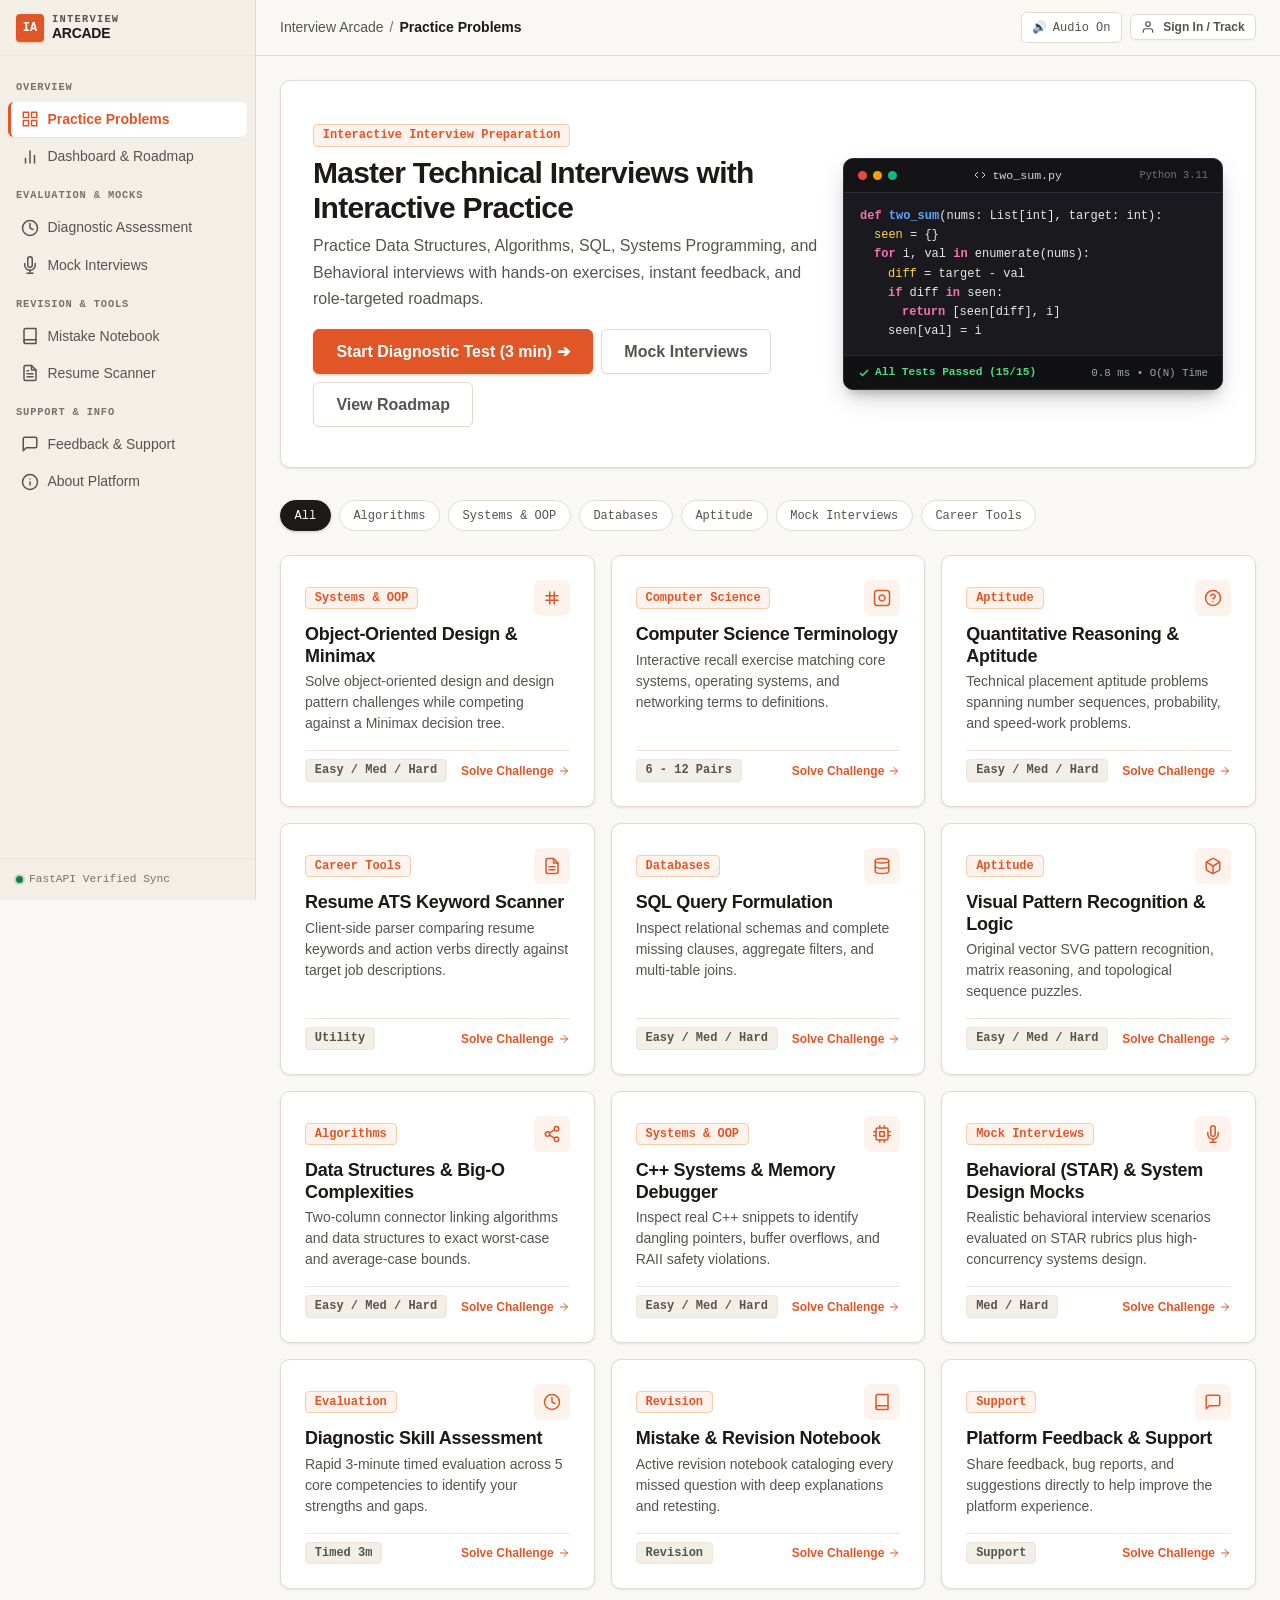
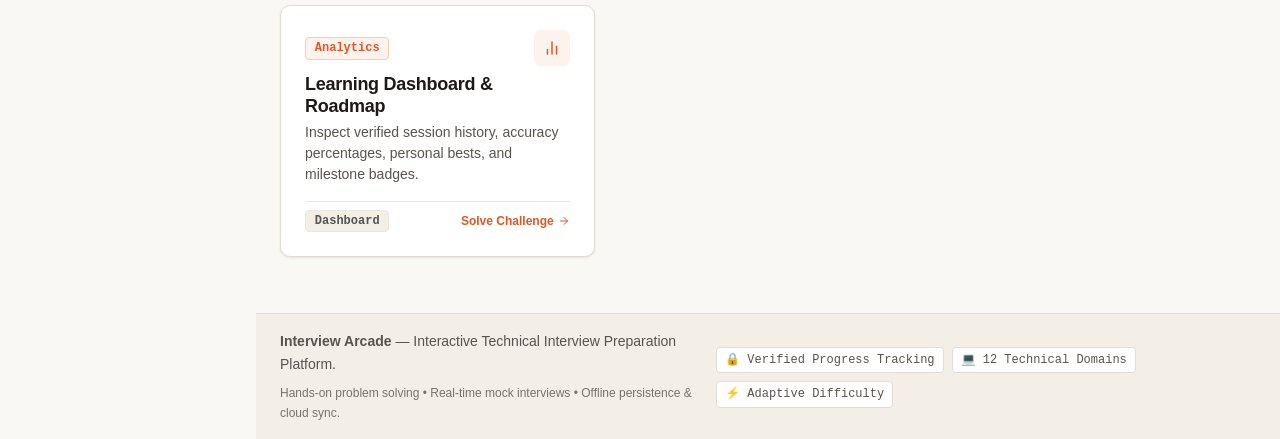
==== commit 1fff18fa: "refactor(copy): remove game/chamber/cabinet/module terminology and adopt real-world product language" ====
--- a/index.html
+++ b/index.html
@@ -4,7 +4,7 @@
   <meta charset="UTF-8">
   <meta name="viewport" content="width=device-width, initial-scale=1.0">
   <title>Interview Arcade — Handcrafted CS Placement Platform</title>
-  <meta name="description" content="A handcrafted technical interview preparation platform featuring 12 interactive chambers covering DSA, SQL, OOP, Systems, aptitude, STAR interview simulations, and deliberate error review.">
+  <meta name="description" content="Interactive technical interview preparation platform. Master Data Structures, Algorithms, SQL, Systems, and Behavioral interviews with hands-on challenges and personalized learning roadmaps.">
   
   <!-- Design System Stylesheets -->
   <link rel="stylesheet" href="css/tokens.css">
@@ -52,49 +52,49 @@
         </button>
       </div>
 
-      <nav class="sidebar-nav" aria-label="Arcade Navigation">
+      <nav class="sidebar-nav" aria-label="Main Navigation">
         <!-- Main Group -->
         <div class="nav-section-title">OVERVIEW</div>
         <a href="#/" class="nav-link">
           <svg class="nav-icon" width="18" height="18" viewBox="0 0 24 24" fill="none" stroke="currentColor" stroke-width="2" stroke-linecap="round" stroke-linejoin="round"><rect x="3" y="3" width="7" height="7"></rect><rect x="14" y="3" width="7" height="7"></rect><rect x="14" y="14" width="7" height="7"></rect><rect x="3" y="14" width="7" height="7"></rect></svg>
-          <span>Practice Chambers</span>
+          <span>Practice Problems</span>
         </a>
         <a href="#/dashboard" class="nav-link">
           <svg class="nav-icon" width="18" height="18" viewBox="0 0 24 24" fill="none" stroke="currentColor" stroke-width="2" stroke-linecap="round" stroke-linejoin="round"><line x1="18" y1="20" x2="18" y2="10"></line><line x1="12" y1="20" x2="12" y2="4"></line><line x1="6" y1="20" x2="6" y2="14"></line></svg>
           <span>Dashboard & Roadmap</span>
         </a>
 
-        <!-- Preparation Track Group -->
-        <div class="nav-section-title">CALIBRATION & SIMULATION</div>
+        <!-- Evaluation Group -->
+        <div class="nav-section-title">EVALUATION & MOCKS</div>
         <a href="#/assessment" class="nav-link">
           <svg class="nav-icon" width="18" height="18" viewBox="0 0 24 24" fill="none" stroke="currentColor" stroke-width="2" stroke-linecap="round" stroke-linejoin="round"><circle cx="12" cy="12" r="10"></circle><polyline points="12 6 12 12 16 14"></polyline></svg>
-          <span>Diagnostic Test</span>
+          <span>Diagnostic Assessment</span>
         </a>
         <a href="#/interview" class="nav-link">
           <svg class="nav-icon" width="18" height="18" viewBox="0 0 24 24" fill="none" stroke="currentColor" stroke-width="2" stroke-linecap="round" stroke-linejoin="round"><path d="M12 1a3 3 0 0 0-3 3v8a3 3 0 0 0 6 0V4a3 3 0 0 0-3-3z"></path><path d="M19 10v2a7 7 0 0 1-14 0v-2"></path><line x1="12" y1="19" x2="12" y2="23"></line><line x1="8" y1="23" x2="16" y2="23"></line></svg>
-          <span>Interview Simulator</span>
-        </a>
-
-        <!-- Review & Deliberate Practice Group -->
-        <div class="nav-section-title">STUDY & REFLECTION</div>
+          <span>Mock Interviews</span>
+        </a>
+
+        <!-- Study & Revision Group -->
+        <div class="nav-section-title">REVISION & TOOLS</div>
         <a href="#/mistakes" class="nav-link">
           <svg class="nav-icon" width="18" height="18" viewBox="0 0 24 24" fill="none" stroke="currentColor" stroke-width="2" stroke-linecap="round" stroke-linejoin="round"><path d="M4 19.5A2.5 2.5 0 0 1 6.5 17H20"></path><path d="M6.5 2H20v20H6.5A2.5 2.5 0 0 1 4 19.5v-15A2.5 2.5 0 0 1 6.5 2z"></path></svg>
-          <span>Mistakes Notebook</span>
+          <span>Mistake Notebook</span>
         </a>
         <a href="#/resume" class="nav-link">
           <svg class="nav-icon" width="18" height="18" viewBox="0 0 24 24" fill="none" stroke="currentColor" stroke-width="2" stroke-linecap="round" stroke-linejoin="round"><path d="M14 2H6a2 2 0 0 0-2 2v16a2 2 0 0 0 2 2h12a2 2 0 0 0 2-2V8z"></path><polyline points="14 2 14 8 20 8"></polyline><line x1="16" y1="13" x2="8" y2="13"></line><line x1="16" y1="17" x2="8" y2="17"></line><polyline points="10 9 9 9 8 9"></polyline></svg>
-          <span>Resume Lens</span>
+          <span>Resume Scanner</span>
         </a>
 
         <!-- Platform Metadata Group -->
-        <div class="nav-section-title">SYSTEM</div>
+        <div class="nav-section-title">SUPPORT & INFO</div>
         <a href="#/feedback" class="nav-link">
           <svg class="nav-icon" width="18" height="18" viewBox="0 0 24 24" fill="none" stroke="currentColor" stroke-width="2" stroke-linecap="round" stroke-linejoin="round"><path d="M21 15a2 2 0 0 1-2 2H7l-4 4V5a2 2 0 0 1 2-2h14a2 2 0 0 1 2 2z"></path></svg>
-          <span>Feedback Chamber</span>
+          <span>Feedback & Support</span>
         </a>
         <a href="#/about" class="nav-link">
           <svg class="nav-icon" width="18" height="18" viewBox="0 0 24 24" fill="none" stroke="currentColor" stroke-width="2" stroke-linecap="round" stroke-linejoin="round"><circle cx="12" cy="12" r="10"></circle><line x1="12" y1="16" x2="12" y2="12"></line><line x1="12" y1="8" x2="12.01" y2="8"></line></svg>
-          <span>Architecture & Rules</span>
+          <span>About Platform</span>
         </a>
       </nav>
 
@@ -142,17 +142,17 @@
         <div id="app-view"></div>
       </main>
 
-      <!-- Compact Application Footer -->
+      <!-- Application Footer -->
       <footer id="app-footer">
         <div class="footer-inner">
           <div class="footer-copy">
-            <p><strong>Interview Arcade</strong> — Handcrafted CS technical placement preparation cabinet.</p>
-            <p class="footer-subtext">Evidence-weighted Bayesian mastery • 12 Interactive chambers • Offline-first SQLite persistence.</p>
+            <p><strong>Interview Arcade</strong> — Interactive Technical Interview Preparation Platform.</p>
+            <p class="footer-subtext">Hands-on problem solving • Real-time mock interviews • Offline persistence & cloud sync.</p>
           </div>
           <div class="footer-meta">
-            <span class="footer-badge">🔒 Tamper-Proof Scoring</span>
-            <span class="footer-badge">🎮 12 Practice Chambers</span>
-            <span class="footer-badge">⚡ Real Difficulty Engines</span>
+            <span class="footer-badge">🔒 Verified Progress Tracking</span>
+            <span class="footer-badge">💻 12 Technical Domains</span>
+            <span class="footer-badge">⚡ Adaptive Difficulty</span>
           </div>
         </div>
       </footer>
--- a/css/views/home.css
+++ b/css/views/home.css
@@ -1,6 +1,6 @@
 /* ==========================================================================
-   Interview Arcade — Arcade Hub / Home Styles
-   Editorial Placement Preparation Platform
+   Interview Arcade — Practice Hub / Home Styles
+   Editorial Technical Interview Preparation Platform
    ========================================================================== */
 
 .hero-arcade-panel {
@@ -12,12 +12,12 @@
   margin-bottom: var(--space-xl);
   display: flex;
   flex-direction: column;
-  gap: var(--space-md);
+  gap: var(--space-lg);
   position: relative;
   overflow: hidden;
 }
 
-@media (min-width: 768px) {
+@media (min-width: 900px) {
   .hero-arcade-panel {
     flex-direction: row;
     align-items: center;
@@ -34,8 +34,9 @@
   font-size: var(--font-size-2xl);
   letter-spacing: -0.025em;
   margin-bottom: var(--space-xs);
-  line-height: 1.15;
+  line-height: 1.18;
   font-weight: var(--font-weight-extrabold);
+  color: var(--color-ink);
 }
 
 .hero-copy p {
@@ -45,18 +46,98 @@
   margin-bottom: var(--space-md);
 }
 
-.hero-cabinet-graphic {
-  background-color: var(--color-bg-subtle);
-  border: var(--border-width-sm) solid var(--color-border);
+/* Modern IDE Workstation Card Preview */
+.hero-ide-preview {
+  background-color: #1A1A1E;
+  border: 1px solid #2D2D35;
   border-radius: var(--radius-md);
-  padding: var(--space-md);
-  box-shadow: var(--shadow-xs);
-  display: flex;
-  flex-direction: column;
-  align-items: center;
-  min-width: 220px;
-}
-
+  min-width: 280px;
+  max-width: 380px;
+  width: 100%;
+  box-shadow: 0 10px 25px -5px rgba(0, 0, 0, 0.25), 0 8px 10px -6px rgba(0, 0, 0, 0.2);
+  font-family: var(--font-mono);
+  overflow: hidden;
+}
+
+.ide-titlebar {
+  background-color: #141417;
+  padding: 8px 14px;
+  display: flex;
+  align-items: center;
+  justify-content: space-between;
+  border-bottom: 1px solid #2D2D35;
+}
+
+.ide-dots {
+  display: flex;
+  align-items: center;
+  gap: 6px;
+}
+
+.ide-dot {
+  width: 9px;
+  height: 9px;
+  border-radius: 50%;
+  display: inline-block;
+}
+
+.ide-dot.red { background-color: #EF4444; }
+.ide-dot.yellow { background-color: #F59E0B; }
+.ide-dot.green { background-color: #10B981; }
+
+.ide-tab {
+  display: flex;
+  align-items: center;
+  gap: 6px;
+  font-size: 0.725rem;
+  color: #D1D5DB;
+  font-weight: 500;
+}
+
+.ide-lang {
+  font-size: 0.65rem;
+  color: #6B7280;
+}
+
+.ide-code-body {
+  padding: 14px 16px;
+  font-size: 0.75rem;
+  line-height: 1.6;
+  color: #E5E7EB;
+}
+
+.code-line.indent { padding-left: 14px; }
+.code-line.indent-2 { padding-left: 28px; }
+.code-line.indent-3 { padding-left: 42px; }
+
+.token-keyword { color: #F472B6; font-weight: 600; }
+.token-fn { color: #60A5FA; font-weight: 600; }
+.token-var { color: #FCD34D; }
+
+.ide-output-strip {
+  background-color: #111114;
+  border-top: 1px solid #26262C;
+  padding: 8px 14px;
+  display: flex;
+  align-items: center;
+  justify-content: space-between;
+  font-size: 0.7rem;
+}
+
+.ide-status-badge {
+  color: #4ADE80;
+  display: flex;
+  align-items: center;
+  gap: 5px;
+  font-weight: 600;
+}
+
+.ide-metric {
+  color: #9CA3AF;
+  font-size: 0.675rem;
+}
+
+/* Category Filter Tabs */
 .filter-bar {
   display: flex;
   flex-wrap: wrap;
@@ -90,6 +171,7 @@
   box-shadow: 0 1px 3px rgba(28, 25, 23, 0.2);
 }
 
+/* Problem Card */
 .game-card-hub {
   display: flex;
   flex-direction: column;
@@ -102,6 +184,7 @@
   margin-top: var(--space-xs);
   margin-bottom: var(--space-3xs);
   font-weight: var(--font-weight-bold);
+  color: var(--color-ink);
 }
 
 .game-card-hub p {
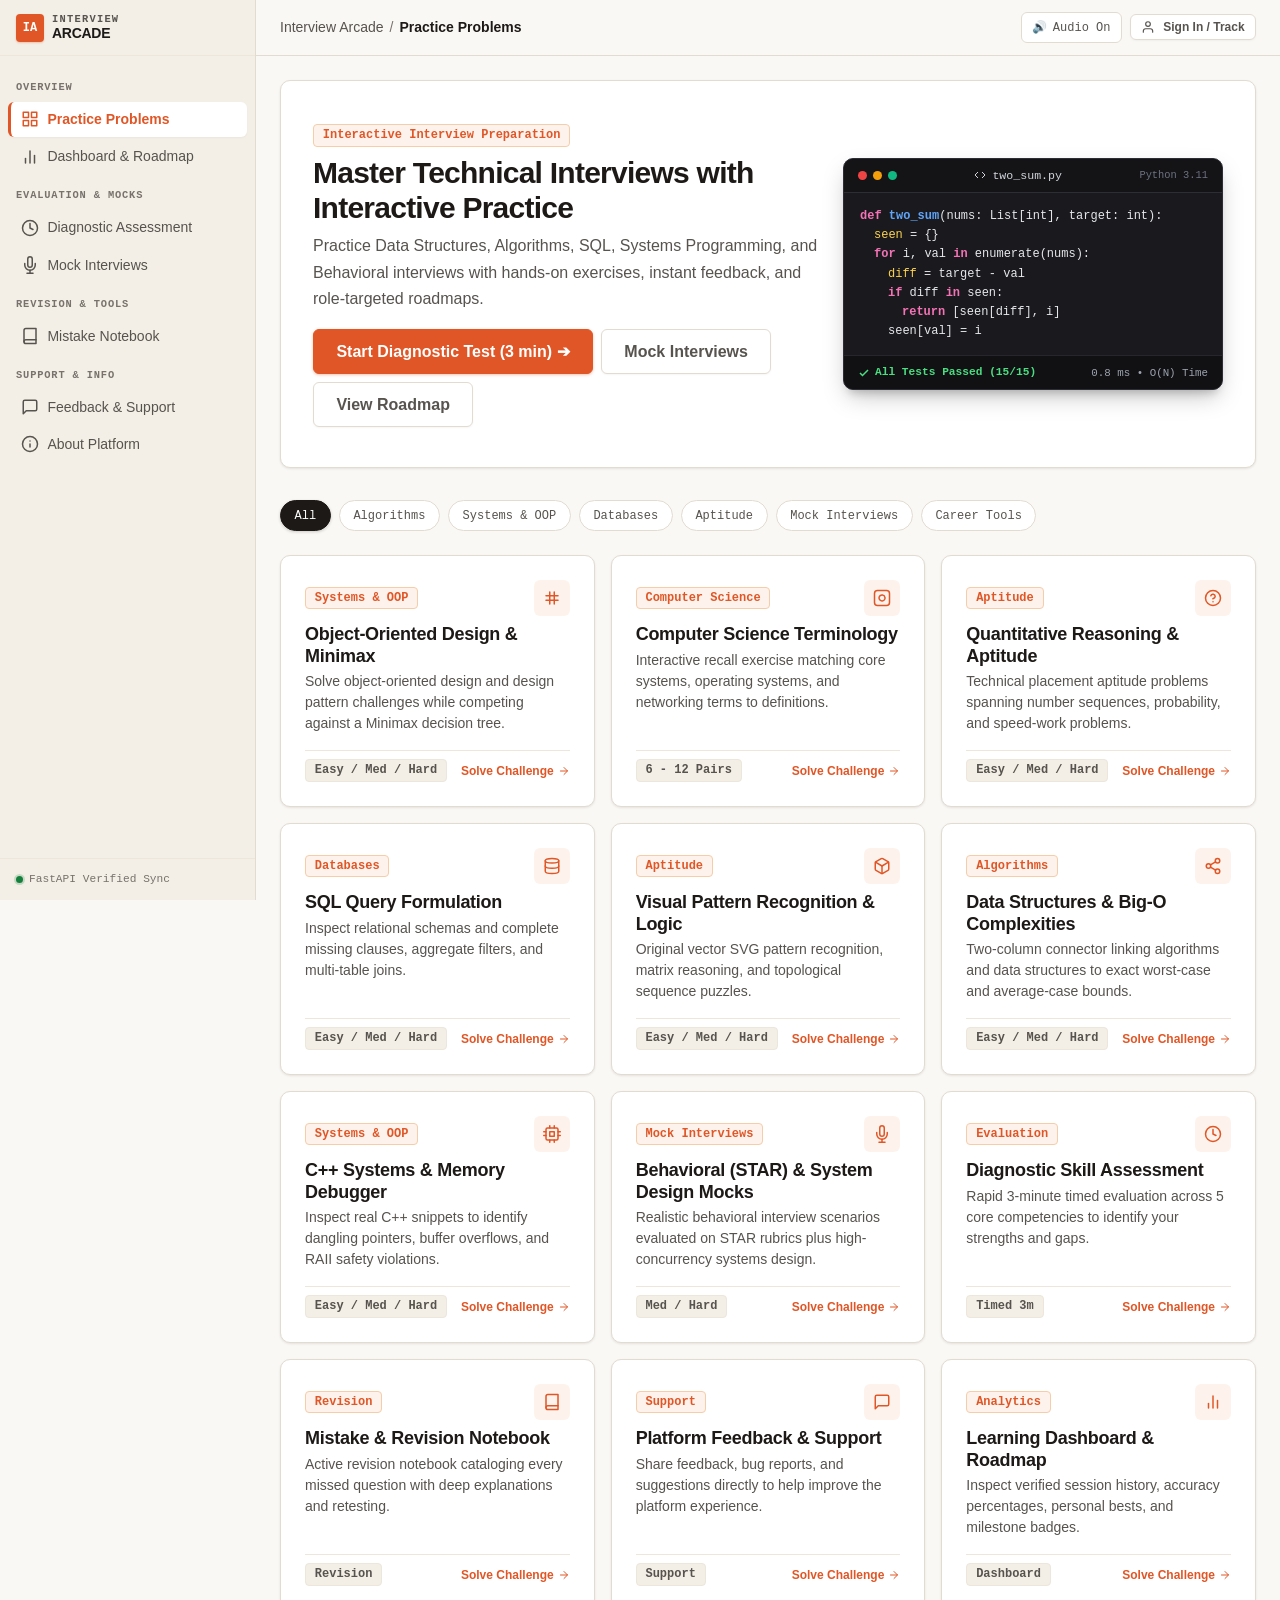
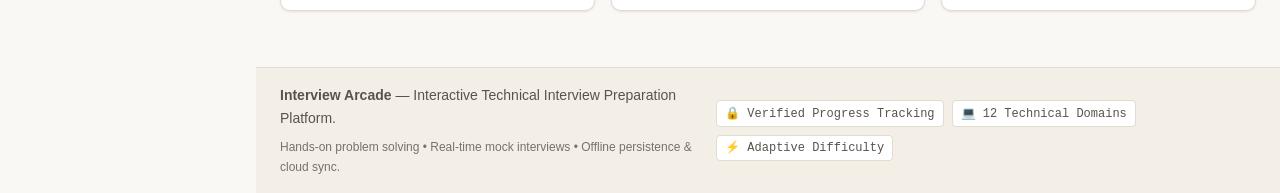
==== commit 3142d0b5: "feat: connect dynamic question engine" ====
--- a/index.html
+++ b/index.html
@@ -16,7 +16,6 @@
   <link rel="stylesheet" href="css/games/tictactoe.css">
   <link rel="stylesheet" href="css/games/memory.css">
   <link rel="stylesheet" href="css/games/aptitude.css">
-  <link rel="stylesheet" href="css/games/resume.css">
   <link rel="stylesheet" href="css/games/sql.css">
   <link rel="stylesheet" href="css/games/riddles.css">
   <link rel="stylesheet" href="css/games/dsa.css">
@@ -81,10 +80,6 @@
           <svg class="nav-icon" width="18" height="18" viewBox="0 0 24 24" fill="none" stroke="currentColor" stroke-width="2" stroke-linecap="round" stroke-linejoin="round"><path d="M4 19.5A2.5 2.5 0 0 1 6.5 17H20"></path><path d="M6.5 2H20v20H6.5A2.5 2.5 0 0 1 4 19.5v-15A2.5 2.5 0 0 1 6.5 2z"></path></svg>
           <span>Mistake Notebook</span>
         </a>
-        <a href="#/resume" class="nav-link">
-          <svg class="nav-icon" width="18" height="18" viewBox="0 0 24 24" fill="none" stroke="currentColor" stroke-width="2" stroke-linecap="round" stroke-linejoin="round"><path d="M14 2H6a2 2 0 0 0-2 2v16a2 2 0 0 0 2 2h12a2 2 0 0 0 2-2V8z"></path><polyline points="14 2 14 8 20 8"></polyline><line x1="16" y1="13" x2="8" y2="13"></line><line x1="16" y1="17" x2="8" y2="17"></line><polyline points="10 9 9 9 8 9"></polyline></svg>
-          <span>Resume Scanner</span>
-        </a>
 
         <!-- Platform Metadata Group -->
         <div class="nav-section-title">SUPPORT & INFO</div>
--- a/css/games/interview.css
+++ b/css/games/interview.css
@@ -33,29 +33,6 @@
   margin: var(--space-md) 0;
   font-size: var(--font-size-sm);
   line-height: 1.6;
-}
-
-.star-rubric-summary {
-  display: grid;
-  grid-template-columns: repeat(4, 1fr);
-  gap: var(--space-xs);
-  margin-top: var(--space-md);
-  padding-top: var(--space-sm);
-  border-top: 1px dashed var(--color-border);
-}
-
-.star-pillar-tag {
-  background: var(--color-surface);
-  border: var(--border-width-sm) solid var(--color-border);
-  padding: var(--space-xs);
-  border-radius: var(--radius-xs);
-  font-size: var(--font-size-xs);
-}
-
-.star-pillar-letter {
-  font-weight: 800;
-  color: var(--color-accent);
-  margin-right: 4px;
 }
 
 .scenario-options-grid {
@@ -146,8 +123,12 @@
   border-left: 4px solid var(--color-error);
 }
 
-@media (max-width: 640px) {
-  .star-rubric-summary {
-    grid-template-columns: repeat(2, 1fr);
+@media (max-width: 480px) {
+  .scenario-option-btn {
+    padding: var(--space-sm) var(--space-md);
+    font-size: var(--font-size-xs);
+  }
+  .scenario-brief-card {
+    padding: var(--space-md);
   }
 }
--- a/css/views/dashboard.css
+++ b/css/views/dashboard.css
@@ -492,3 +492,40 @@
   font-size: var(--font-size-xs);
   color: var(--color-ink-faint);
 }
+
+/* 9. Daily Technical Sprint Styling & Responsive Tap Targets */
+.daily-option-btn {
+  width: 100%;
+  min-height: 44px; /* Accessible touch target */
+  display: flex;
+  align-items: center;
+  justify-content: flex-start;
+  text-align: left;
+  padding: var(--space-xs) var(--space-sm);
+  font-size: var(--font-size-sm);
+  line-height: 1.4;
+  white-space: normal;
+  word-break: break-word;
+  background-color: var(--color-surface);
+  border: var(--border-width-sm) solid var(--color-border);
+  border-radius: var(--radius-sm);
+  cursor: pointer;
+  transition: all var(--transition-fast);
+}
+
+.daily-option-btn:hover:not(:disabled) {
+  border-color: var(--color-ink);
+  background-color: var(--color-surface-hover);
+}
+
+.daily-option-btn:focus-visible {
+  outline: 2px solid var(--color-ink);
+  outline-offset: 2px;
+}
+
+@media (max-width: 480px) {
+  .daily-option-btn {
+    padding: 0.65rem 0.75rem;
+    font-size: var(--font-size-xs);
+  }
+}
